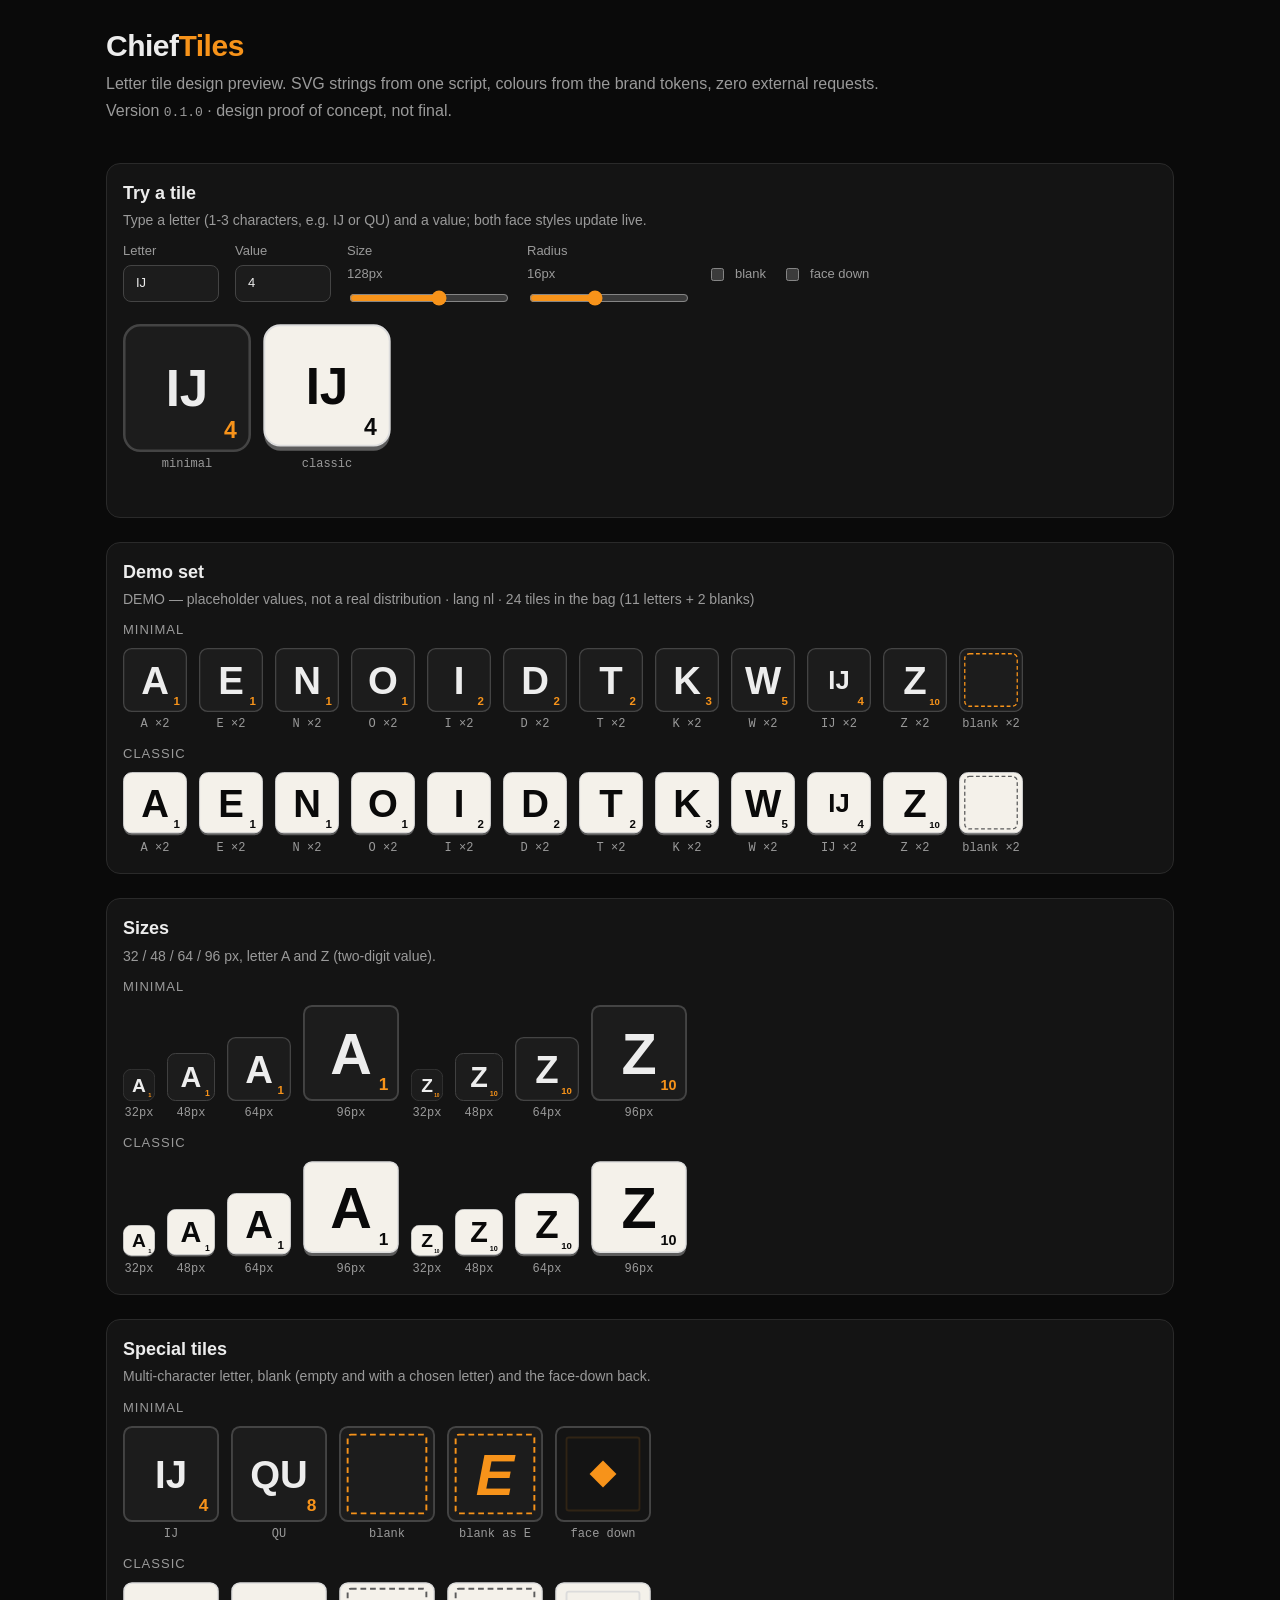
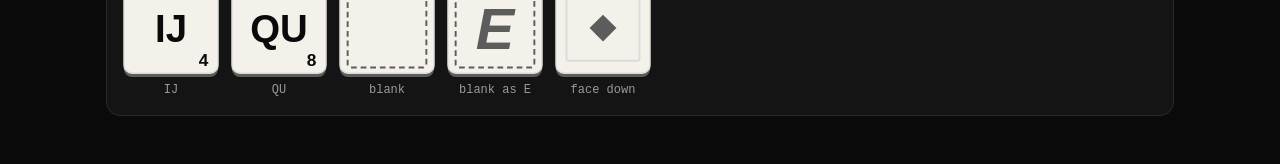
==== tiles/preview.html @ 483490c4 "ChiefTiles v0.1.0: letter tile renderer PoC + preview" ====
<!doctype html>
<html lang="en">
<head>
<meta charset="utf-8">
<meta name="viewport" content="width=device-width, initial-scale=1">
<title>ChiefTiles preview</title>
<link rel="stylesheet" href="../brand/chief-tokens.css">
<style>
  :root { color-scheme: dark; }
  * { box-sizing: border-box; }
  html, body { margin: 0; }
  body {
    background: var(--chief-bg);
    color: var(--chief-text);
    font-family: var(--chief-font-body);
    line-height: 1.45;
    overflow-x: hidden;
  }
  .wrap { max-width: 1100px; margin: 0 auto; padding: 0 var(--chief-space-4) var(--chief-space-8); }
  header { padding: var(--chief-space-6) 0 var(--chief-space-4); }
  .wordmark { margin: 0; font-size: 30px; font-weight: 800; letter-spacing: -.5px; }
  .name-accent { color: var(--chief-accent); }
  .lede { margin: var(--chief-space-1) 0 0; color: var(--chief-muted); }
  .warn {
    margin: var(--chief-space-3) 0 0; padding: var(--chief-space-3) var(--chief-space-4);
    border: 1px solid var(--chief-err); border-radius: var(--chief-radius-sm);
    background: var(--chief-err-dim);
  }
  .warn[hidden] { display: none; }
  section {
    margin-top: var(--chief-space-6); padding: var(--chief-space-4);
    background: var(--chief-surface); border: 1px solid var(--chief-border); border-radius: var(--chief-radius);
  }
  h2 { margin: 0 0 var(--chief-space-1); font-size: 18px; }
  .hint { margin: 0 0 var(--chief-space-3); color: var(--chief-muted); font-size: 14px; }
  .style-label { margin: var(--chief-space-3) 0 var(--chief-space-2); color: var(--chief-muted); font-size: 13px; text-transform: uppercase; letter-spacing: 1px; }
  .row { display: flex; flex-wrap: wrap; gap: var(--chief-space-3); align-items: flex-end; }
  figure { margin: 0; display: flex; flex-direction: column; align-items: center; gap: var(--chief-space-1); }
  figcaption { color: var(--chief-muted); font-size: 12px; font-family: var(--chief-font-mono); }
  .slot { line-height: 0; }
  .controls { display: flex; flex-wrap: wrap; gap: var(--chief-space-4); margin-bottom: var(--chief-space-4); }
  label { display: flex; flex-direction: column; gap: var(--chief-space-1); font-size: 13px; color: var(--chief-muted); }
  label.inline { flex-direction: row; align-items: center; gap: var(--chief-space-2); }
  input[type="text"], input[type="number"] {
    width: 96px; padding: var(--chief-space-2) var(--chief-space-3);
    background: var(--chief-surface-2); color: var(--chief-text);
    border: 1px solid var(--chief-border-strong); border-radius: var(--chief-radius-sm); font: inherit;
  }
  input[type="range"] { width: 160px; accent-color: var(--chief-accent); }
  .err { color: var(--chief-err); font-size: 14px; min-height: 1.4em; margin: var(--chief-space-2) 0 0; }
  code { font-family: var(--chief-font-mono); font-size: 13px; }
</style>
</head>
<body>
<div class="wrap">
  <header>
    <h1 class="wordmark">Chief<span class="name-accent">Tiles</span></h1>
    <p class="lede">Letter tile design preview. SVG strings from one script, colours from the brand tokens, zero external requests.</p>
    <p class="lede">Version <code id="version"></code> · design proof of concept, not final.</p>
    <p class="warn" id="token-warn" hidden></p>
  </header>

  <section>
    <h2>Try a tile</h2>
    <p class="hint">Type a letter (1-3 characters, e.g. IJ or QU) and a value; both face styles update live.</p>
    <div class="controls">
      <label>Letter <input type="text" id="in-letter" maxlength="3" value="IJ" autocomplete="off" spellcheck="false"></label>
      <label>Value <input type="number" id="in-value" min="0" max="99" value="4"></label>
      <label>Size <span id="size-out"></span><input type="range" id="in-size" min="32" max="200" value="128"></label>
      <label>Radius <span id="radius-out"></span><input type="range" id="in-radius" min="0" max="40" value="16"></label>
      <label class="inline"><input type="checkbox" id="in-blank"> blank</label>
      <label class="inline"><input type="checkbox" id="in-down"> face down</label>
    </div>
    <div class="row" id="try-row"></div>
    <p class="err" id="try-err"></p>
  </section>

  <section>
    <h2>Demo set</h2>
    <p class="hint" id="set-hint"></p>
    <div id="set-rows"></div>
  </section>

  <section>
    <h2>Sizes</h2>
    <p class="hint">32 / 48 / 64 / 96 px, letter A and Z (two-digit value).</p>
    <div id="size-rows"></div>
  </section>

  <section>
    <h2>Special tiles</h2>
    <p class="hint">Multi-character letter, blank (empty and with a chosen letter) and the face-down back.</p>
    <div id="special-rows"></div>
  </section>
</div>

<script src="chief-tiles.js"></script>
<script>
(function () {
  'use strict';
  var CT = window.ChiefTiles;
  function $(id) { return document.getElementById(id); }
  function el(tag, cls) { var e = document.createElement(tag); if (cls) e.className = cls; return e; }

  /* tile + caption; SVG via ChiefTiles.mount (never innerHTML), caption via textContent */
  function figure(tile, opts, caption) {
    var f = el('figure'), slot = el('div', 'slot'), cap = el('figcaption');
    CT.mount(slot, CT.render(tile, opts));
    cap.textContent = caption;
    f.appendChild(slot); f.appendChild(cap);
    return f;
  }
  function styleBlock(host, build) {
    CT.FACE_STYLES.forEach(function (fs) {
      var lab = el('p', 'style-label'), row = el('div', 'row');
      lab.textContent = fs;
      build(row, fs);
      host.appendChild(lab); host.appendChild(row);
    });
  }

  $('version').textContent = CT.VERSION;

  var css = getComputedStyle(document.documentElement);
  var missing = ['--chief-surface-2', '--chief-die', '--chief-accent', '--chief-print-muted'].filter(function (t) {
    return !css.getPropertyValue(t).trim();
  });
  if (missing.length) {
    $('token-warn').hidden = false;
    $('token-warn').textContent = 'Tokens missing (' + missing.join(', ') + '): is ../brand/chief-tokens.css loaded?';
  }

  /* demo set: every letter once + one blank */
  var set = CT.BUILTIN_SETS.demo;
  $('set-hint').textContent = set.name + ' · lang ' + set.lang + ' · ' + CT.loadSet('demo').length + ' tiles in the bag (' +
    set.tiles.length + ' letters + ' + set.blanks + ' blanks)';
  styleBlock($('set-rows'), function (row, fs) {
    set.tiles.forEach(function (t) {
      row.appendChild(figure({ letter: t.letter, value: t.value }, { faceStyle: fs }, t.letter + ' ×' + t.count));
    });
    row.appendChild(figure({ blank: true }, { faceStyle: fs }, 'blank ×' + set.blanks));
  });

  styleBlock($('size-rows'), function (row, fs) {
    [32, 48, 64, 96].forEach(function (s) {
      row.appendChild(figure({ letter: 'A', value: 1 }, { faceStyle: fs, size: s }, s + 'px'));
    });
    [32, 48, 64, 96].forEach(function (s) {
      row.appendChild(figure({ letter: 'Z', value: 10 }, { faceStyle: fs, size: s }, s + 'px'));
    });
  });

  styleBlock($('special-rows'), function (row, fs) {
    row.appendChild(figure({ letter: 'IJ', value: 4 }, { faceStyle: fs, size: 96 }, 'IJ'));
    row.appendChild(figure({ letter: 'QU', value: 8 }, { faceStyle: fs, size: 96 }, 'QU'));
    row.appendChild(figure({ blank: true }, { faceStyle: fs, size: 96 }, 'blank'));
    row.appendChild(figure({ blank: true, letter: 'E' }, { faceStyle: fs, size: 96 }, 'blank as E'));
    row.appendChild(figure({ letter: 'A', value: 1 }, { faceStyle: fs, size: 96, faceDown: true }, 'face down'));
  });

  /* live designer */
  function drawTry() {
    var letter = $('in-letter').value, value = parseInt($('in-value').value, 10);
    var size = +$('in-size').value, radius = +$('in-radius').value;
    $('size-out').textContent = size + 'px';
    $('radius-out').textContent = radius + 'px';
    var tile = $('in-blank').checked ? { blank: true, letter: letter } : { letter: letter, value: isNaN(value) ? 0 : value };
    var row = $('try-row');
    while (row.firstChild) row.removeChild(row.firstChild);
    $('try-err').textContent = '';
    try {
      CT.FACE_STYLES.forEach(function (fs) {
        row.appendChild(figure(tile, { faceStyle: fs, size: size, radius: radius, faceDown: $('in-down').checked }, fs));
      });
    } catch (e) {
      $('try-err').textContent = e.message;
    }
  }
  ['in-letter', 'in-value', 'in-size', 'in-radius', 'in-blank', 'in-down'].forEach(function (id) {
    $(id).addEventListener('input', drawTry);
    $(id).addEventListener('change', drawTry);
  });
  drawTry();
})();
</script>
</body>
</html>
---- brand/chief-tokens.css ----
/* chief-tokens.css — Chief huisstijl, bron van waarheid (chief-assets brand/).
   Eén donker thema voor alle sites, geen light-variant. Sites krijgen een kopie via de sync-engine,
   nooit met de hand bewerken in een site-repo. Merk-specifieke tokens (bv. QOTD --q-*) horen hier niet. */
:root {
  /* kern */
  --chief-bg:           #0a0a0a;
  --chief-surface:      #141414;
  --chief-text:         #ededed;
  --chief-muted:        #9a9a9a;
  --chief-accent:       #f7931a;
  --chief-border:       #2a2a2a;
  --chief-ok:           #2ecc71;
  --chief-err:          #e94e4e;
  --chief-radius:       14px;
  --chief-font-body:    -apple-system, BlinkMacSystemFont, "Segoe UI", Roboto, "Helvetica Neue", Arial, sans-serif;
  --chief-font-mono:    "JetBrains Mono", ui-monospace, SFMono-Regular, Menlo, monospace;
  --chief-font-display: "Bowlby One", "Arial Black", Impact, sans-serif;

  /* aanvullend */
  --chief-surface-2:     #1c1c1c;               /* hover/elevated */
  --chief-border-strong: #444444;               /* hover-border */
  --chief-accent-dim:    rgba(247,147,26,.12);  /* tag/badge-achtergrond */
  --chief-accent-ink:    #0a0a0a;               /* tekst óp accent-fill */
  --chief-ok-dim:        rgba(46,204,113,.12);  /* ok-tint: succes-box-achtergrond */
  --chief-err-dim:       rgba(233,78,78,.12);   /* err-tint: fout-box-achtergrond */
  --chief-backdrop:      rgba(0,0,0,.7);        /* modal-/lightbox-backdrop */
  --chief-die:           #f4f1ea;               /* crème dobbelsteenvlak; ogen --chief-bg (17.55 op die), 1-oog --chief-accent */
  --chief-card-face:     #f4f1ea;               /* cards PoC: crème kaartvlak (= --chief-die); zwarte kleuren ♠♣ = --chief-bg (17.55) */
  --chief-card-red:      #c8102e;               /* cards PoC: rode kleuren ♥♦, 5.22 op card-face */
  --chief-radius-sm:     8px;                   /* inputs/selects */
  --chief-radius-pill:   999px;                 /* knoppen (standaard), tags */
  --chief-space-1: 4px;  --chief-space-2: 8px;  --chief-space-3: 12px; --chief-space-4: 16px;
  --chief-space-5: 20px; --chief-space-6: 24px; --chief-space-7: 32px; --chief-space-8: 48px;

  /* grafieken: reeks 1 = --chief-accent (vlak: --chief-accent-dim) */
  --chief-chart-2:       #4a90d9;               /* reeks 2: 5.92 op bg, 3.34 op wit; blauw ≠ oranje/rood, ook bij protan/deutan */
  --chief-chart-2-dim:   rgba(74,144,217,.08);  /* vlak onder reeks 2 */

  /* print/PDF-export: wit papier (geen UI-thema; schermen blijven donker) */
  --chief-print-paper:   #ffffff;
  --chief-print-ink:     #0a0a0a;               /* 19.80 op paper */
  --chief-print-muted:   #5c5c5c;               /* 6.69 op paper */
  --chief-print-rule:    #dcdcdc;               /* lijnen, gridlines (decoratief) */
  --chief-print-ok:      #1a7f45;               /* 5.04 op paper */
  --chief-print-err:     #c0392b;               /* 5.44 op paper */
}
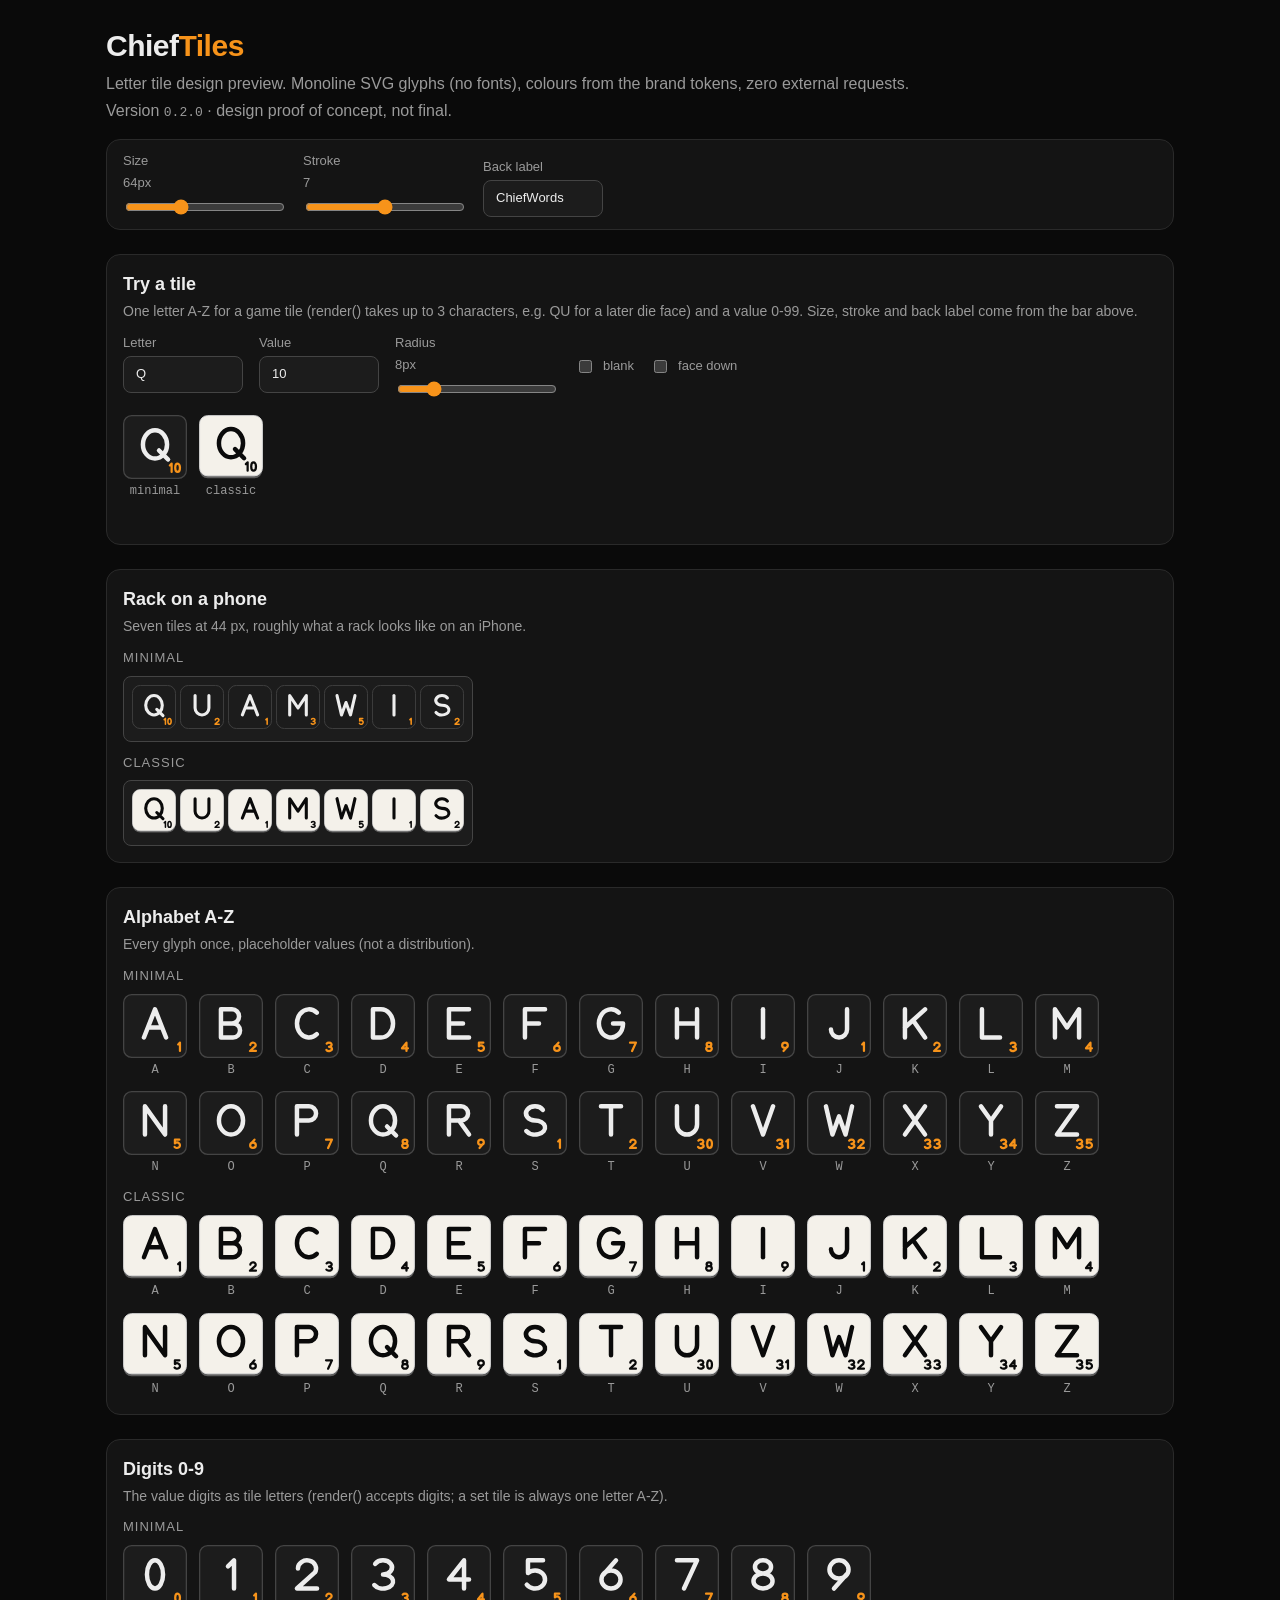
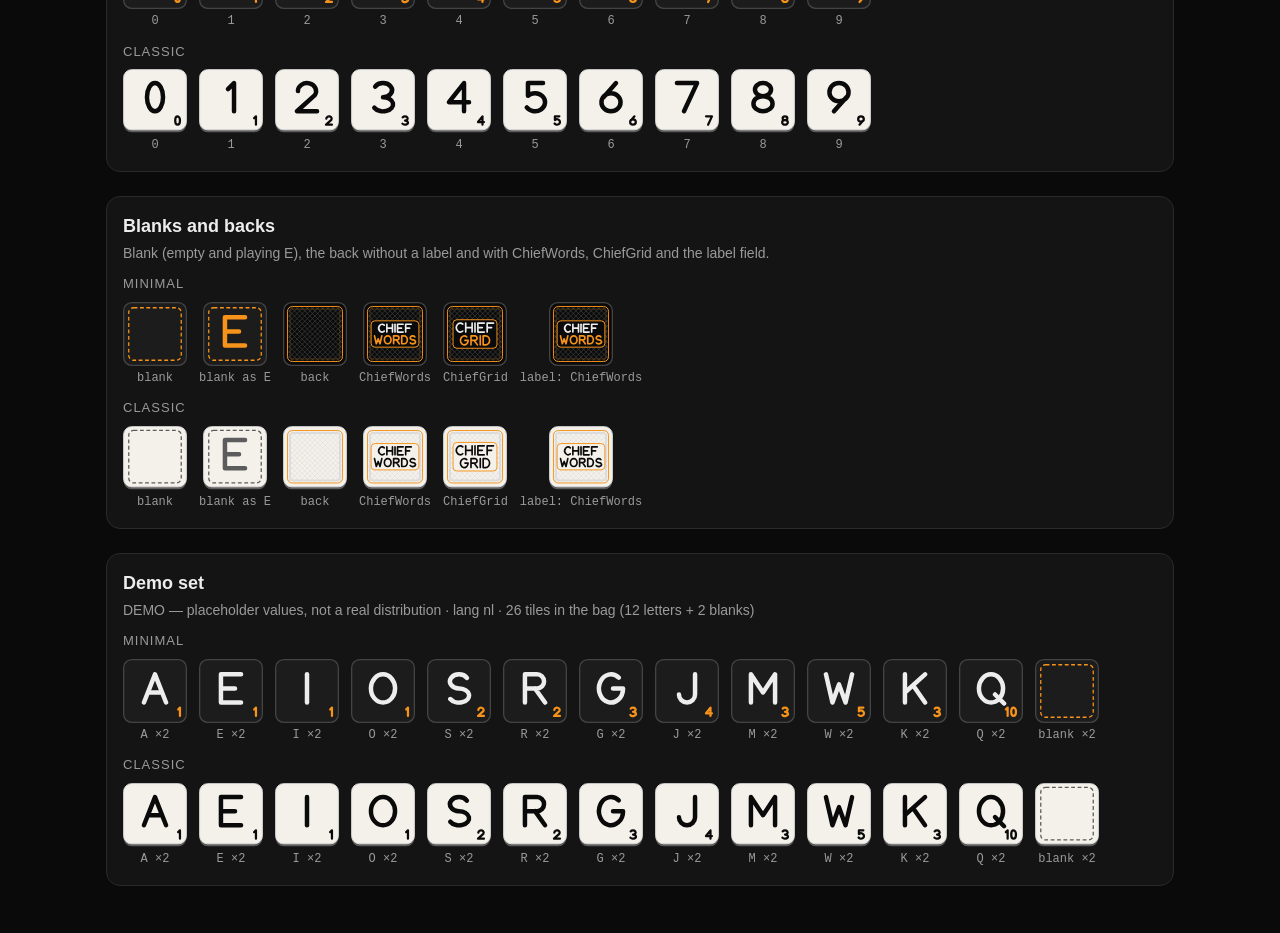
==== commit 380fa452: "ChiefTiles v0.2.0: monoline glyphs, single-glyph tiles, labelled backs" ====
--- a/tiles/preview.html
+++ b/tiles/preview.html
@@ -27,6 +27,12 @@
     background: var(--chief-err-dim);
   }
   .warn[hidden] { display: none; }
+  .global {
+    position: sticky; top: 0; z-index: 2;
+    display: flex; flex-wrap: wrap; gap: var(--chief-space-4); align-items: flex-end;
+    padding: var(--chief-space-3) var(--chief-space-4);
+    background: var(--chief-surface); border: 1px solid var(--chief-border); border-radius: var(--chief-radius);
+  }
   section {
     margin-top: var(--chief-space-6); padding: var(--chief-space-4);
     background: var(--chief-surface); border: 1px solid var(--chief-border); border-radius: var(--chief-radius);
@@ -38,11 +44,15 @@
   figure { margin: 0; display: flex; flex-direction: column; align-items: center; gap: var(--chief-space-1); }
   figcaption { color: var(--chief-muted); font-size: 12px; font-family: var(--chief-font-mono); }
   .slot { line-height: 0; }
+  .rack {
+    display: inline-flex; gap: var(--chief-space-1); padding: var(--chief-space-2) var(--chief-space-2) var(--chief-space-3);
+    background: var(--chief-surface-2); border: 1px solid var(--chief-border-strong); border-radius: var(--chief-radius-sm);
+  }
   .controls { display: flex; flex-wrap: wrap; gap: var(--chief-space-4); margin-bottom: var(--chief-space-4); }
   label { display: flex; flex-direction: column; gap: var(--chief-space-1); font-size: 13px; color: var(--chief-muted); }
   label.inline { flex-direction: row; align-items: center; gap: var(--chief-space-2); }
   input[type="text"], input[type="number"] {
-    width: 96px; padding: var(--chief-space-2) var(--chief-space-3);
+    width: 120px; padding: var(--chief-space-2) var(--chief-space-3);
     background: var(--chief-surface-2); color: var(--chief-text);
     border: 1px solid var(--chief-border-strong); border-radius: var(--chief-radius-sm); font: inherit;
   }
@@ -55,19 +65,24 @@
 <div class="wrap">
   <header>
     <h1 class="wordmark">Chief<span class="name-accent">Tiles</span></h1>
-    <p class="lede">Letter tile design preview. SVG strings from one script, colours from the brand tokens, zero external requests.</p>
+    <p class="lede">Letter tile design preview. Monoline SVG glyphs (no fonts), colours from the brand tokens, zero external requests.</p>
     <p class="lede">Version <code id="version"></code> · design proof of concept, not final.</p>
     <p class="warn" id="token-warn" hidden></p>
   </header>
 
+  <div class="global">
+    <label>Size <span id="size-out"></span><input type="range" id="in-size" min="32" max="128" value="64"></label>
+    <label>Stroke <span id="stroke-out"></span><input type="range" id="in-stroke" min="4" max="10" step="0.5" value="7"></label>
+    <label>Back label <input type="text" id="in-label" maxlength="12" value="ChiefWords" autocomplete="off" spellcheck="false"></label>
+  </div>
+
   <section>
     <h2>Try a tile</h2>
-    <p class="hint">Type a letter (1-3 characters, e.g. IJ or QU) and a value; both face styles update live.</p>
+    <p class="hint">One letter A-Z for a game tile (render() takes up to 3 characters, e.g. QU for a later die face) and a value 0-99. Size, stroke and back label come from the bar above.</p>
     <div class="controls">
-      <label>Letter <input type="text" id="in-letter" maxlength="3" value="IJ" autocomplete="off" spellcheck="false"></label>
-      <label>Value <input type="number" id="in-value" min="0" max="99" value="4"></label>
-      <label>Size <span id="size-out"></span><input type="range" id="in-size" min="32" max="200" value="128"></label>
-      <label>Radius <span id="radius-out"></span><input type="range" id="in-radius" min="0" max="40" value="16"></label>
+      <label>Letter <input type="text" id="in-letter" maxlength="3" value="Q" autocomplete="off" spellcheck="false"></label>
+      <label>Value <input type="number" id="in-value" min="0" max="99" value="10"></label>
+      <label>Radius <span id="radius-out"></span><input type="range" id="in-radius" min="0" max="40" value="8"></label>
       <label class="inline"><input type="checkbox" id="in-blank"> blank</label>
       <label class="inline"><input type="checkbox" id="in-down"> face down</label>
     </div>
@@ -76,21 +91,33 @@
   </section>
 
   <section>
+    <h2>Rack on a phone</h2>
+    <p class="hint">Seven tiles at 44 px, roughly what a rack looks like on an iPhone.</p>
+    <div id="rack-rows"></div>
+  </section>
+
+  <section>
+    <h2>Alphabet A-Z</h2>
+    <p class="hint">Every glyph once, placeholder values (not a distribution).</p>
+    <div id="alpha-rows"></div>
+  </section>
+
+  <section>
+    <h2>Digits 0-9</h2>
+    <p class="hint">The value digits as tile letters (render() accepts digits; a set tile is always one letter A-Z).</p>
+    <div id="digit-rows"></div>
+  </section>
+
+  <section>
+    <h2>Blanks and backs</h2>
+    <p class="hint">Blank (empty and playing E), the back without a label and with ChiefWords, ChiefGrid and the label field.</p>
+    <div id="special-rows"></div>
+  </section>
+
+  <section>
     <h2>Demo set</h2>
     <p class="hint" id="set-hint"></p>
     <div id="set-rows"></div>
-  </section>
-
-  <section>
-    <h2>Sizes</h2>
-    <p class="hint">32 / 48 / 64 / 96 px, letter A and Z (two-digit value).</p>
-    <div id="size-rows"></div>
-  </section>
-
-  <section>
-    <h2>Special tiles</h2>
-    <p class="hint">Multi-character letter, blank (empty and with a chosen letter) and the face-down back.</p>
-    <div id="special-rows"></div>
   </section>
 </div>
 
@@ -99,8 +126,12 @@
 (function () {
   'use strict';
   var CT = window.ChiefTiles;
+  var ALPHA = 'ABCDEFGHIJKLMNOPQRSTUVWXYZ'.split('');
+  var DIGITS = '0123456789'.split('');
+  var RACK = [['Q', 10], ['U', 2], ['A', 1], ['M', 3], ['W', 5], ['I', 1], ['S', 2]];
   function $(id) { return document.getElementById(id); }
   function el(tag, cls) { var e = document.createElement(tag); if (cls) e.className = cls; return e; }
+  function clear(node) { while (node.firstChild) node.removeChild(node.firstChild); }
 
   /* tile + caption; SVG via ChiefTiles.mount (never innerHTML), caption via textContent */
   function figure(tile, opts, caption) {
@@ -111,12 +142,26 @@
     return f;
   }
   function styleBlock(host, build) {
+    clear(host);
     CT.FACE_STYLES.forEach(function (fs) {
       var lab = el('p', 'style-label'), row = el('div', 'row');
       lab.textContent = fs;
       build(row, fs);
       host.appendChild(lab); host.appendChild(row);
     });
+  }
+  function g() {
+    return { size: +$('in-size').value, stroke: +$('in-stroke').value };
+  }
+  function opts(fs, extra) {
+    var o = g(), k;
+    o.faceStyle = fs;
+    if (extra) for (k in extra) o[k] = extra[k];
+    return o;
+  }
+  function label() {
+    var v = $('in-label').value.trim();
+    return v ? v : null;
   }
 
   $('version').textContent = CT.VERSION;
@@ -130,57 +175,85 @@
     $('token-warn').textContent = 'Tokens missing (' + missing.join(', ') + '): is ../brand/chief-tokens.css loaded?';
   }
 
-  /* demo set: every letter once + one blank */
   var set = CT.BUILTIN_SETS.demo;
   $('set-hint').textContent = set.name + ' · lang ' + set.lang + ' · ' + CT.loadSet('demo').length + ' tiles in the bag (' +
     set.tiles.length + ' letters + ' + set.blanks + ' blanks)';
-  styleBlock($('set-rows'), function (row, fs) {
-    set.tiles.forEach(function (t) {
-      row.appendChild(figure({ letter: t.letter, value: t.value }, { faceStyle: fs }, t.letter + ' ×' + t.count));
-    });
-    row.appendChild(figure({ blank: true }, { faceStyle: fs }, 'blank ×' + set.blanks));
-  });
-
-  styleBlock($('size-rows'), function (row, fs) {
-    [32, 48, 64, 96].forEach(function (s) {
-      row.appendChild(figure({ letter: 'A', value: 1 }, { faceStyle: fs, size: s }, s + 'px'));
-    });
-    [32, 48, 64, 96].forEach(function (s) {
-      row.appendChild(figure({ letter: 'Z', value: 10 }, { faceStyle: fs, size: s }, s + 'px'));
-    });
-  });
-
-  styleBlock($('special-rows'), function (row, fs) {
-    row.appendChild(figure({ letter: 'IJ', value: 4 }, { faceStyle: fs, size: 96 }, 'IJ'));
-    row.appendChild(figure({ letter: 'QU', value: 8 }, { faceStyle: fs, size: 96 }, 'QU'));
-    row.appendChild(figure({ blank: true }, { faceStyle: fs, size: 96 }, 'blank'));
-    row.appendChild(figure({ blank: true, letter: 'E' }, { faceStyle: fs, size: 96 }, 'blank as E'));
-    row.appendChild(figure({ letter: 'A', value: 1 }, { faceStyle: fs, size: 96, faceDown: true }, 'face down'));
-  });
+
+  function drawAll() {
+    var o = g();
+    $('size-out').textContent = o.size + 'px';
+    $('stroke-out').textContent = String(o.stroke);
+
+    styleBlock($('rack-rows'), function (row, fs) {
+      var rack = el('div', 'rack');
+      RACK.forEach(function (t) {
+        var slot = el('div', 'slot');
+        CT.mount(slot, CT.render({ letter: t[0], value: t[1] }, { faceStyle: fs, size: 44, stroke: o.stroke }));
+        rack.appendChild(slot);
+      });
+      row.appendChild(rack);
+    });
+
+    styleBlock($('alpha-rows'), function (row, fs) {
+      ALPHA.forEach(function (L, i) {
+        row.appendChild(figure({ letter: L, value: i < 20 ? (i % 9) + 1 : 10 + i }, opts(fs), L));
+      });
+    });
+
+    styleBlock($('digit-rows'), function (row, fs) {
+      DIGITS.forEach(function (d) {
+        row.appendChild(figure({ letter: d, value: +d }, opts(fs), d));
+      });
+    });
+
+    var lbl = null, lblErr = '';
+    try { CT.render({ letter: 'A', value: 1 }, { faceDown: true, backLabel: label() }); lbl = label(); } catch (e) { lblErr = e.message; }
+    styleBlock($('special-rows'), function (row, fs) {
+      row.appendChild(figure({ blank: true }, opts(fs), 'blank'));
+      row.appendChild(figure({ blank: true, letter: 'E' }, opts(fs), 'blank as E'));
+      row.appendChild(figure({ letter: 'A', value: 1 }, opts(fs, { faceDown: true }), 'back'));
+      row.appendChild(figure({ letter: 'A', value: 1 }, opts(fs, { faceDown: true, backLabel: 'ChiefWords' }), 'ChiefWords'));
+      row.appendChild(figure({ letter: 'A', value: 1 }, opts(fs, { faceDown: true, backLabel: 'ChiefGrid' }), 'ChiefGrid'));
+      if (lbl) row.appendChild(figure({ letter: 'A', value: 1 }, opts(fs, { faceDown: true, backLabel: lbl }), 'label: ' + lbl));
+      else if (lblErr) row.appendChild(figure({ blank: true }, opts(fs), 'label error'));
+    });
+
+    styleBlock($('set-rows'), function (row, fs) {
+      set.tiles.forEach(function (t) {
+        row.appendChild(figure({ letter: t.letter, value: t.value }, opts(fs), t.letter + ' ×' + t.count));
+      });
+      row.appendChild(figure({ blank: true }, opts(fs), 'blank ×' + set.blanks));
+    });
+    drawTry();
+  }
 
   /* live designer */
   function drawTry() {
+    var lblErr = '';
+    try { CT.render({ letter: 'A', value: 1 }, { faceDown: true, backLabel: label() }); } catch (e) { lblErr = e.message; }
     var letter = $('in-letter').value, value = parseInt($('in-value').value, 10);
-    var size = +$('in-size').value, radius = +$('in-radius').value;
-    $('size-out').textContent = size + 'px';
+    var radius = +$('in-radius').value;
     $('radius-out').textContent = radius + 'px';
     var tile = $('in-blank').checked ? { blank: true, letter: letter } : { letter: letter, value: isNaN(value) ? 0 : value };
     var row = $('try-row');
-    while (row.firstChild) row.removeChild(row.firstChild);
-    $('try-err').textContent = '';
+    clear(row);
+    $('try-err').textContent = lblErr;
     try {
       CT.FACE_STYLES.forEach(function (fs) {
-        row.appendChild(figure(tile, { faceStyle: fs, size: size, radius: radius, faceDown: $('in-down').checked }, fs));
+        row.appendChild(figure(tile, opts(fs, { radius: radius, faceDown: $('in-down').checked, backLabel: lblErr ? null : label() }), fs));
       });
     } catch (e) {
       $('try-err').textContent = e.message;
     }
   }
-  ['in-letter', 'in-value', 'in-size', 'in-radius', 'in-blank', 'in-down'].forEach(function (id) {
+  ['in-size', 'in-stroke', 'in-label'].forEach(function (id) {
+    $(id).addEventListener('input', drawAll);
+  });
+  ['in-letter', 'in-value', 'in-radius', 'in-blank', 'in-down'].forEach(function (id) {
     $(id).addEventListener('input', drawTry);
     $(id).addEventListener('change', drawTry);
   });
-  drawTry();
+  drawAll();
 })();
 </script>
 </body>
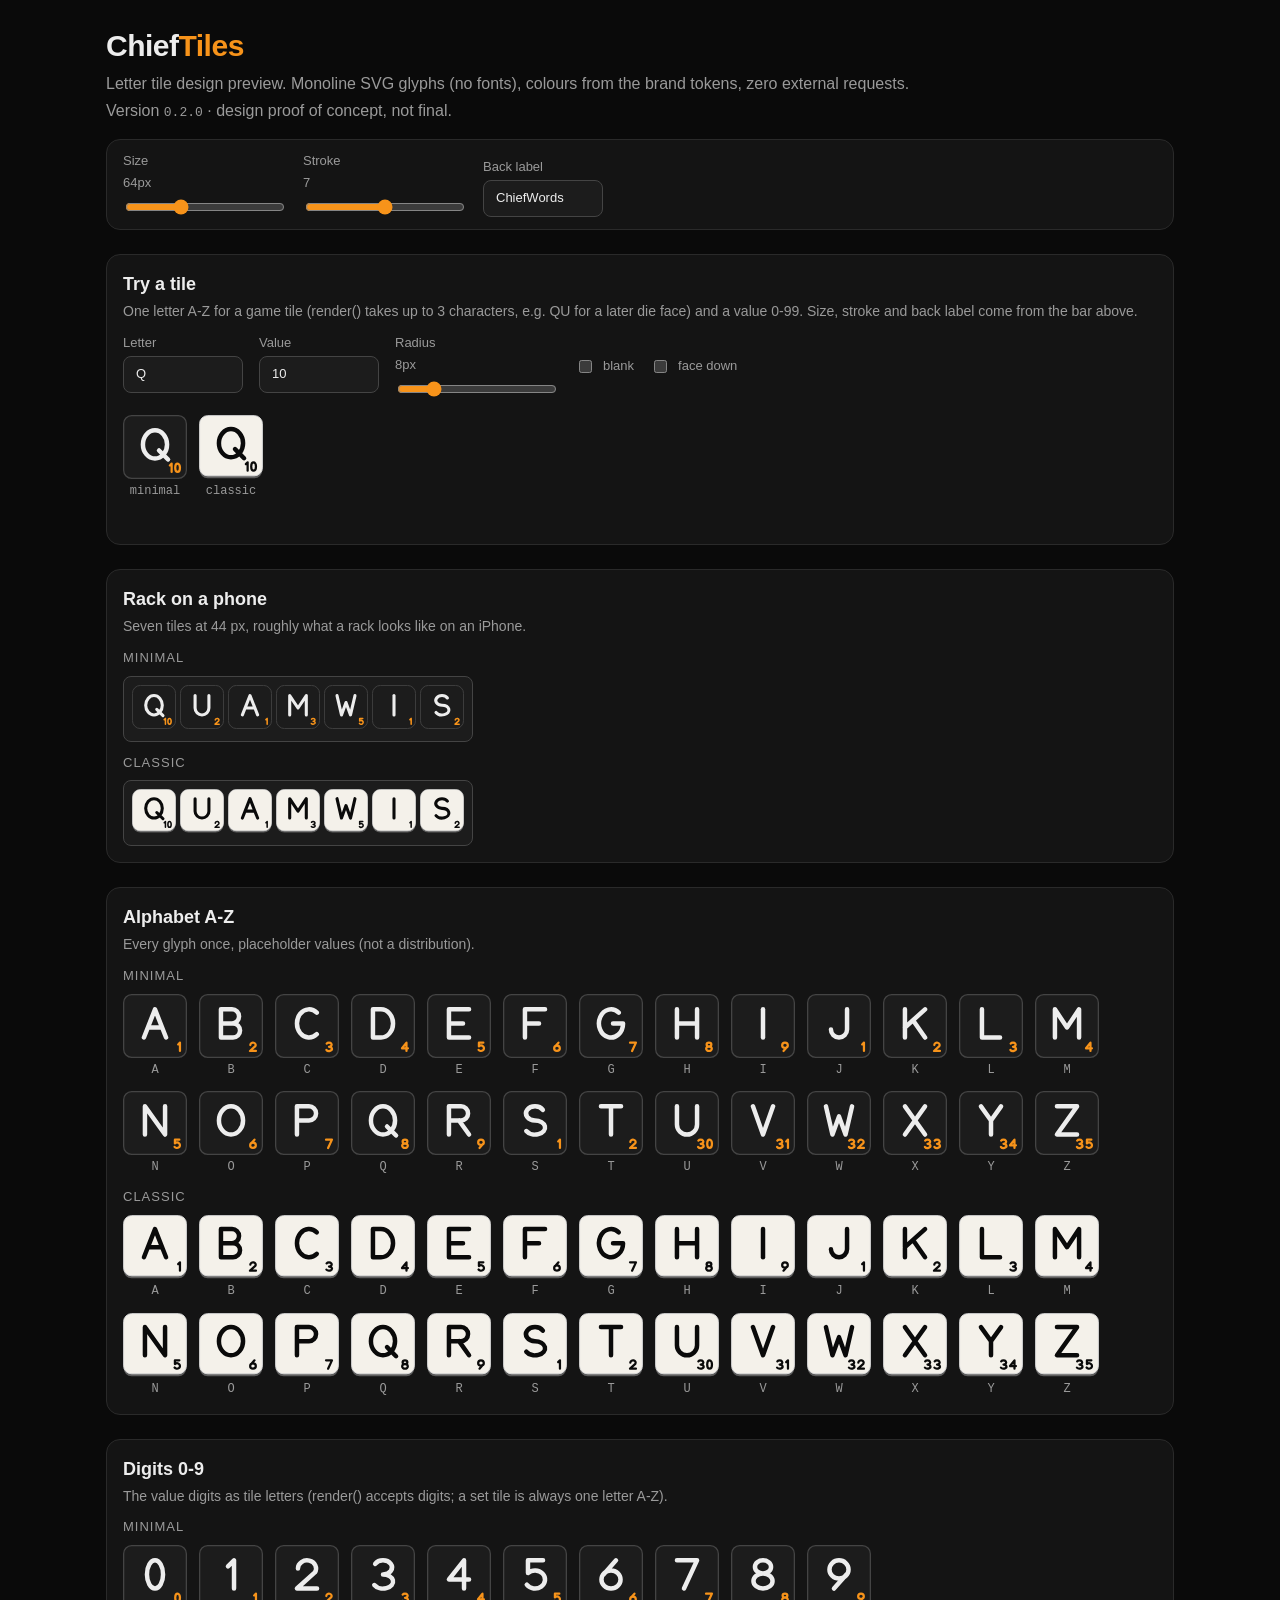
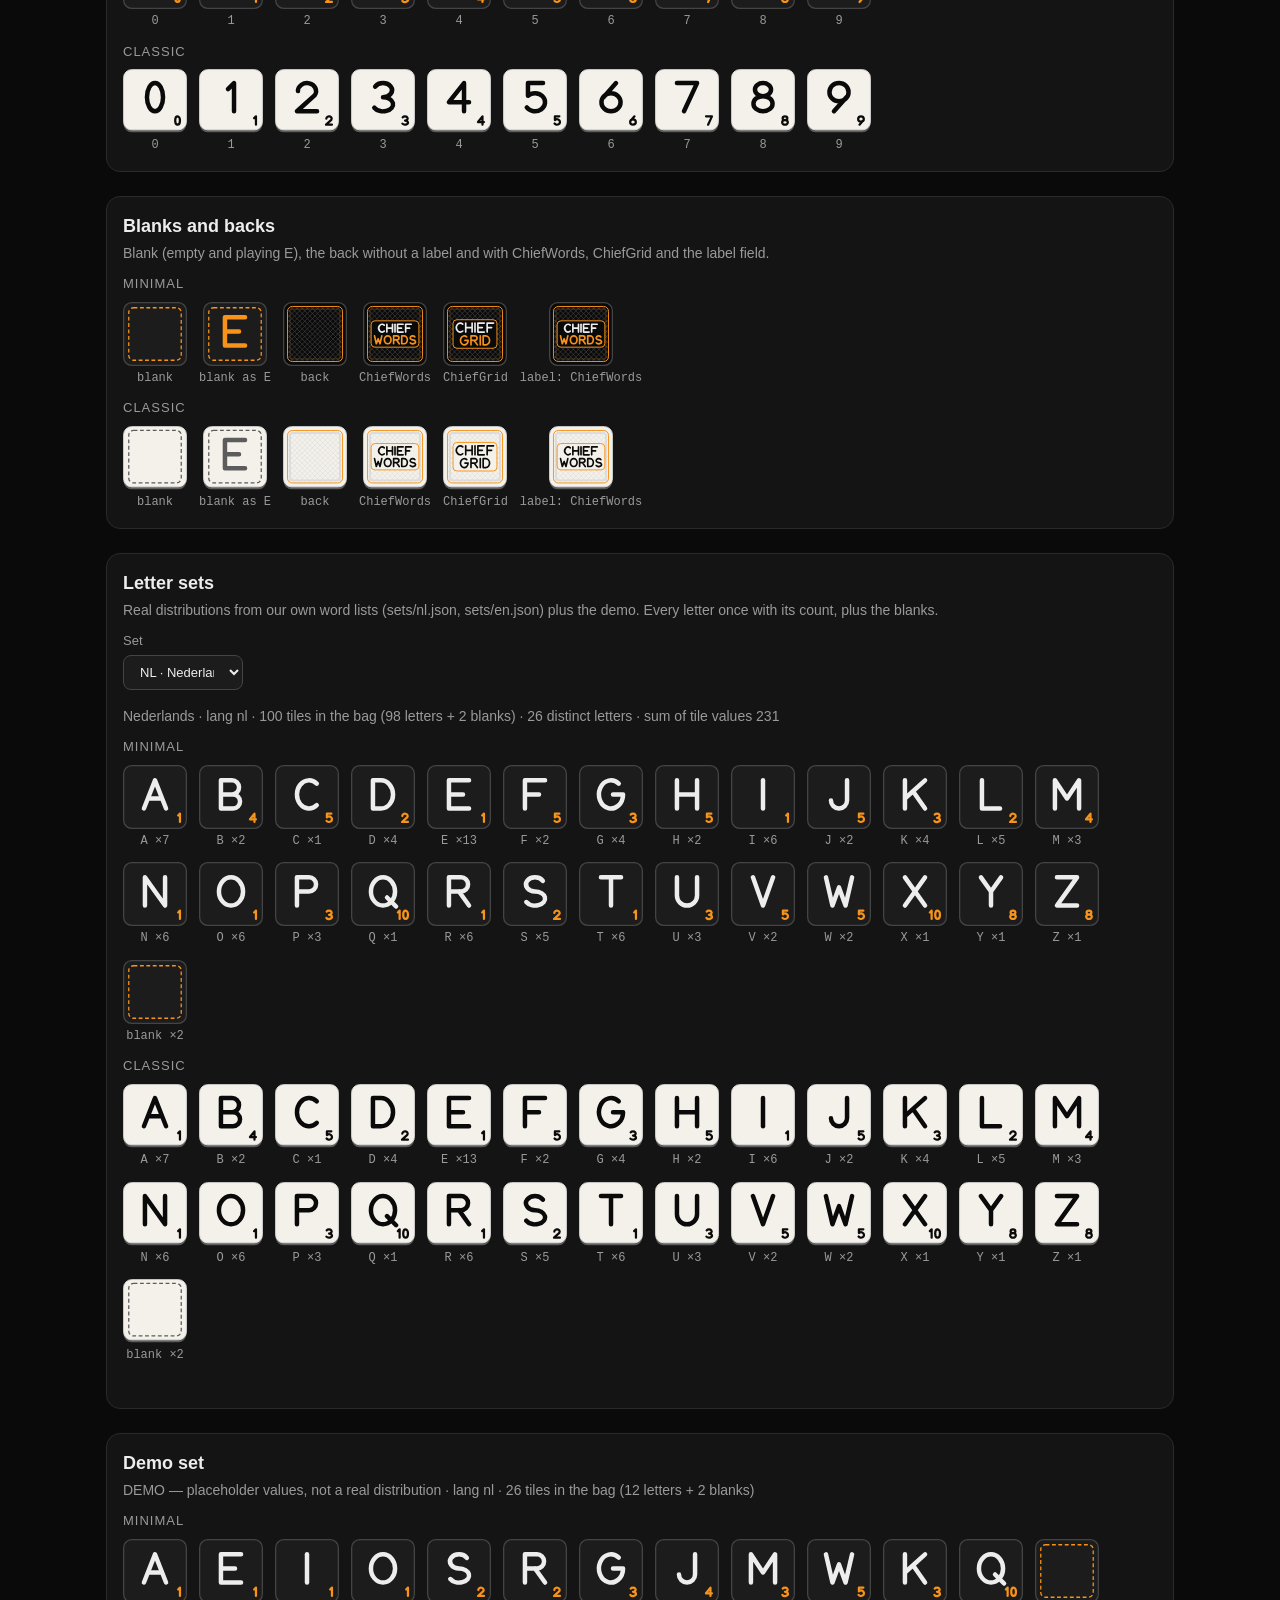
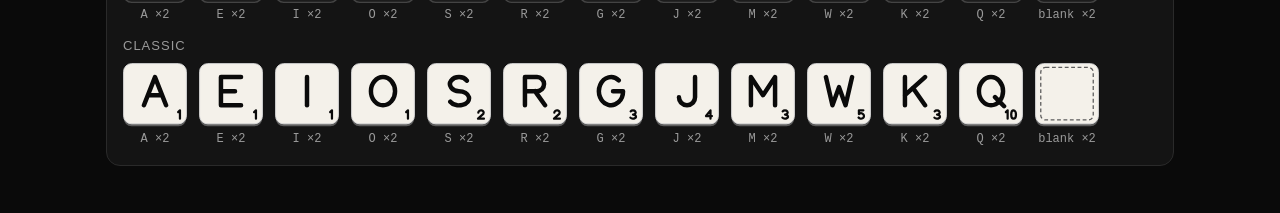
==== commit 376072f4: "ChiefTiles: letter sets nl + en (own distribution from our word lists)" ====
--- a/tiles/preview.html
+++ b/tiles/preview.html
@@ -51,7 +51,7 @@
   .controls { display: flex; flex-wrap: wrap; gap: var(--chief-space-4); margin-bottom: var(--chief-space-4); }
   label { display: flex; flex-direction: column; gap: var(--chief-space-1); font-size: 13px; color: var(--chief-muted); }
   label.inline { flex-direction: row; align-items: center; gap: var(--chief-space-2); }
-  input[type="text"], input[type="number"] {
+  input[type="text"], input[type="number"], select {
     width: 120px; padding: var(--chief-space-2) var(--chief-space-3);
     background: var(--chief-surface-2); color: var(--chief-text);
     border: 1px solid var(--chief-border-strong); border-radius: var(--chief-radius-sm); font: inherit;
@@ -115,6 +115,21 @@
   </section>
 
   <section>
+    <h2>Letter sets</h2>
+    <p class="hint">Real distributions from our own word lists (sets/nl.json, sets/en.json) plus the demo. Every letter once with its count, plus the blanks.</p>
+    <div class="controls">
+      <label>Set <select id="in-set">
+        <option value="nl">NL · Nederlands</option>
+        <option value="en">EN · English</option>
+        <option value="demo">demo</option>
+      </select></label>
+    </div>
+    <p class="hint" id="sets-summary"></p>
+    <div id="sets-rows"></div>
+    <p class="err" id="sets-err"></p>
+  </section>
+
+  <section>
     <h2>Demo set</h2>
     <p class="hint" id="set-hint"></p>
     <div id="set-rows"></div>
@@ -224,8 +239,32 @@
       });
       row.appendChild(figure({ blank: true }, opts(fs), 'blank ×' + set.blanks));
     });
+    drawSets();
     drawTry();
   }
+
+  /* letter sets: pick nl / en / demo, every letter once with ×count, plus the blanks */
+  function drawSets() {
+    var host = $('sets-rows'), sid = $('in-set').value;
+    $('sets-err').textContent = '';
+    try {
+      var s = CT.validateSet(CT.BUILTIN_SETS[sid]);
+      var points = s.tiles.reduce(function (a, t) { return a + t.count * t.value; }, 0);
+      $('sets-summary').textContent = s.name + ' · lang ' + s.lang + ' · ' + CT.loadSet(sid).length + ' tiles in the bag (' +
+        (s.total - s.blanks) + ' letters + ' + s.blanks + ' blanks) · ' + s.tiles.length + ' distinct letters · sum of tile values ' + points;
+      styleBlock(host, function (row, fs) {
+        s.tiles.forEach(function (t) {
+          row.appendChild(figure({ letter: t.letter, value: t.value }, opts(fs), t.letter + ' ×' + t.count));
+        });
+        row.appendChild(figure({ blank: true }, opts(fs), 'blank ×' + s.blanks));
+      });
+    } catch (e) {
+      clear(host);
+      $('sets-summary').textContent = '';
+      $('sets-err').textContent = e.message;
+    }
+  }
+  $('in-set').addEventListener('change', drawSets);
 
   /* live designer */
   function drawTry() {
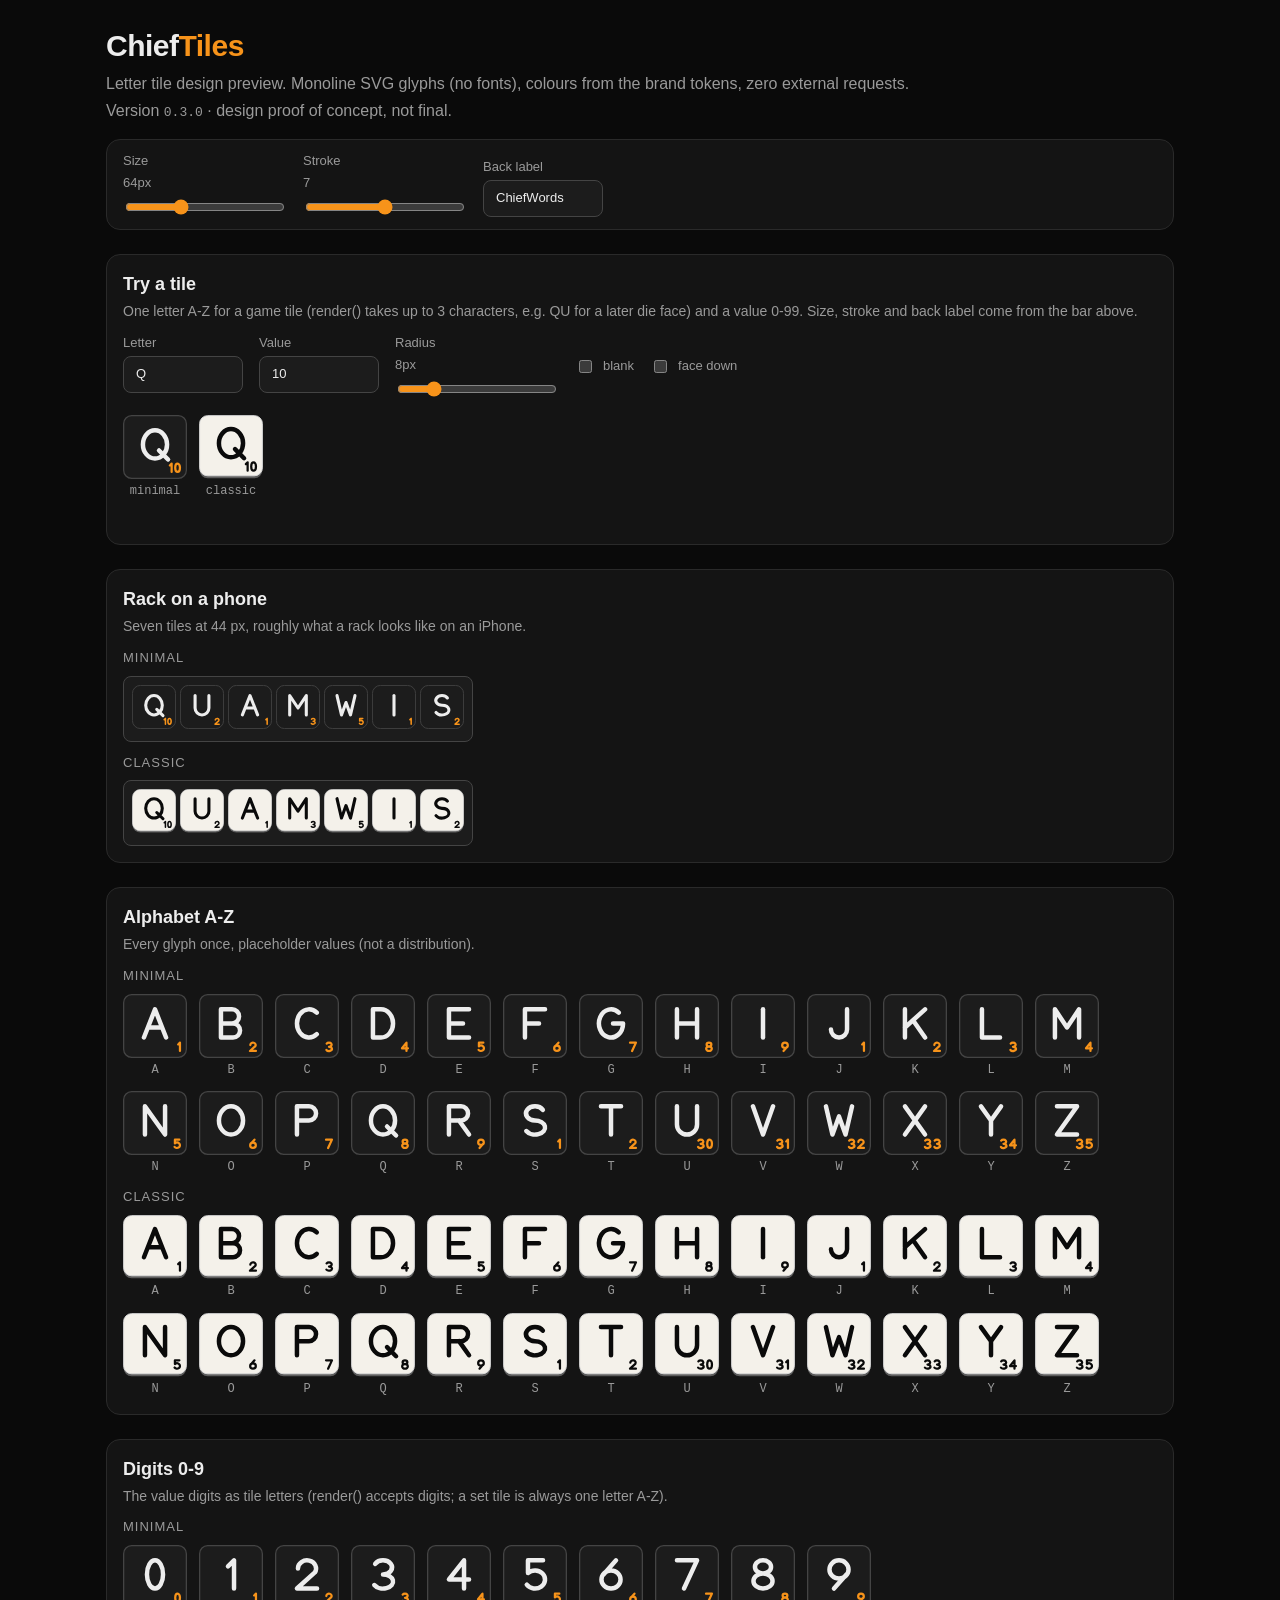
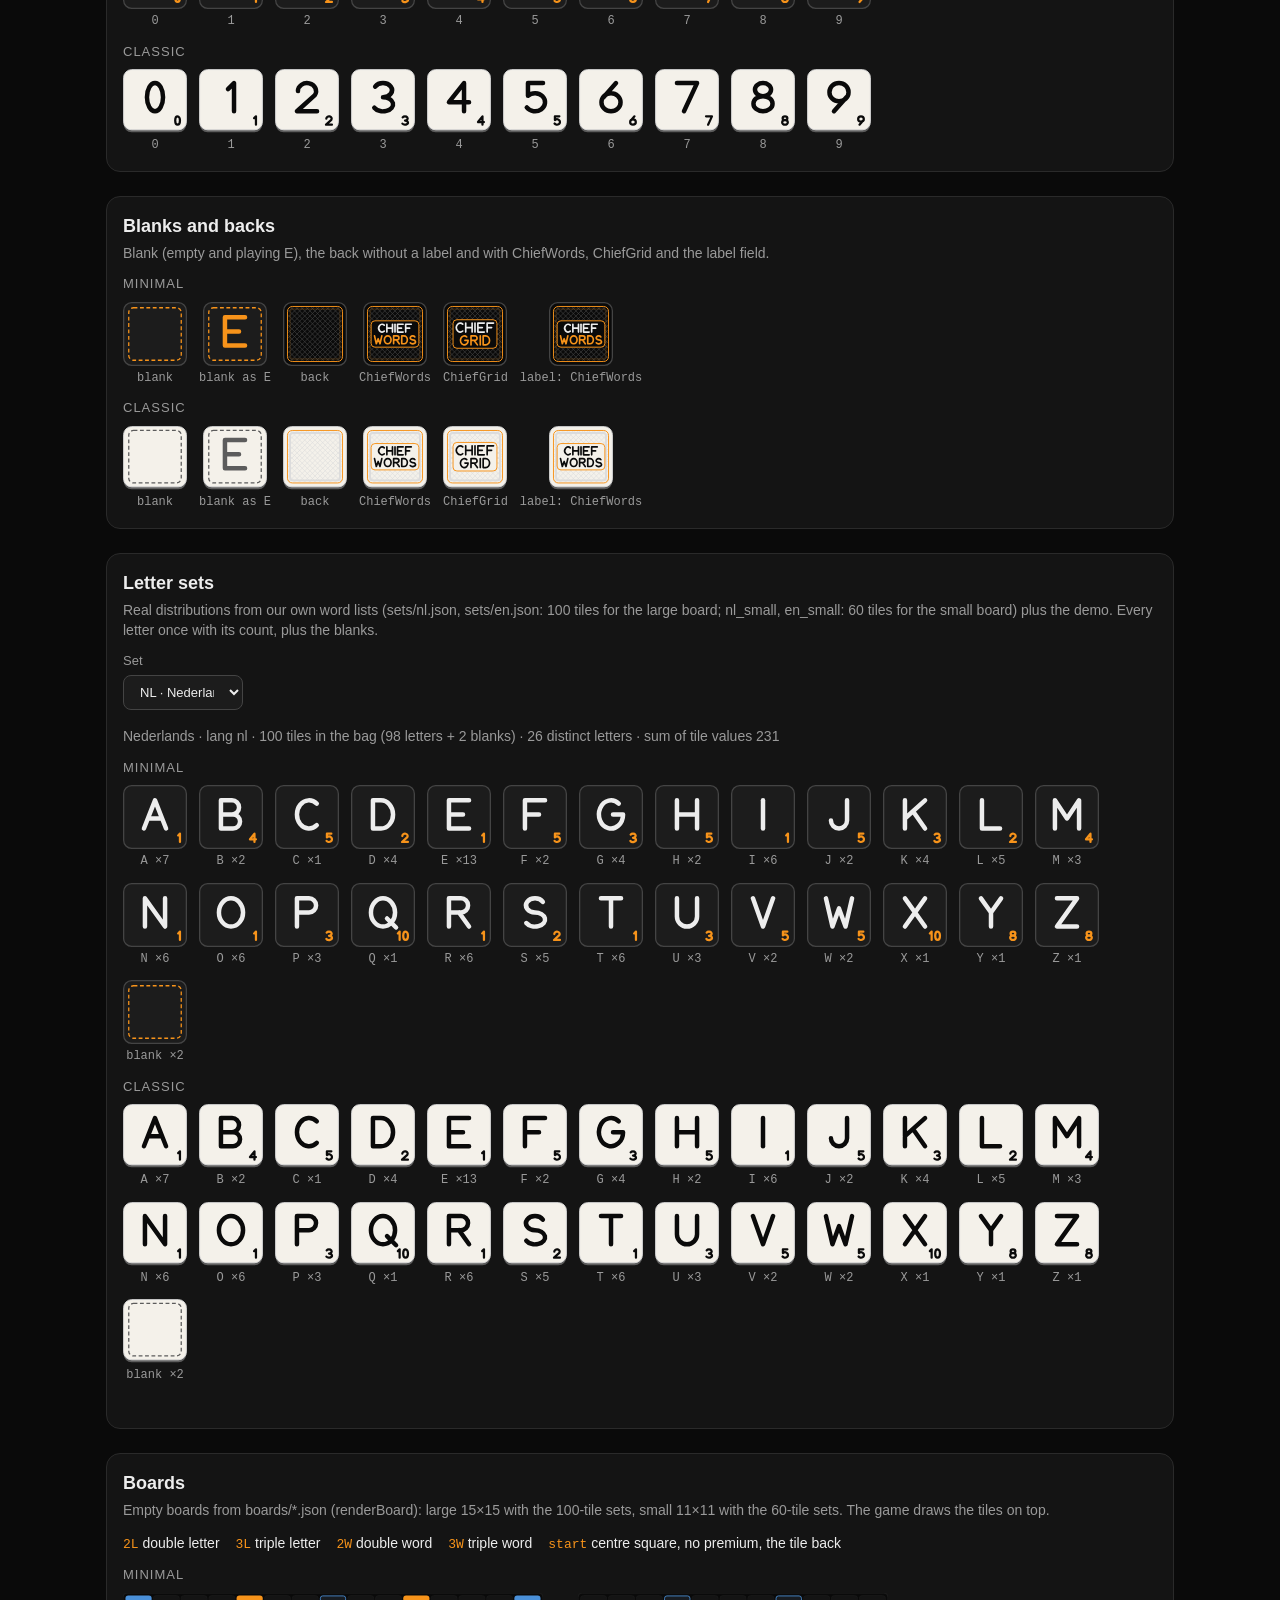
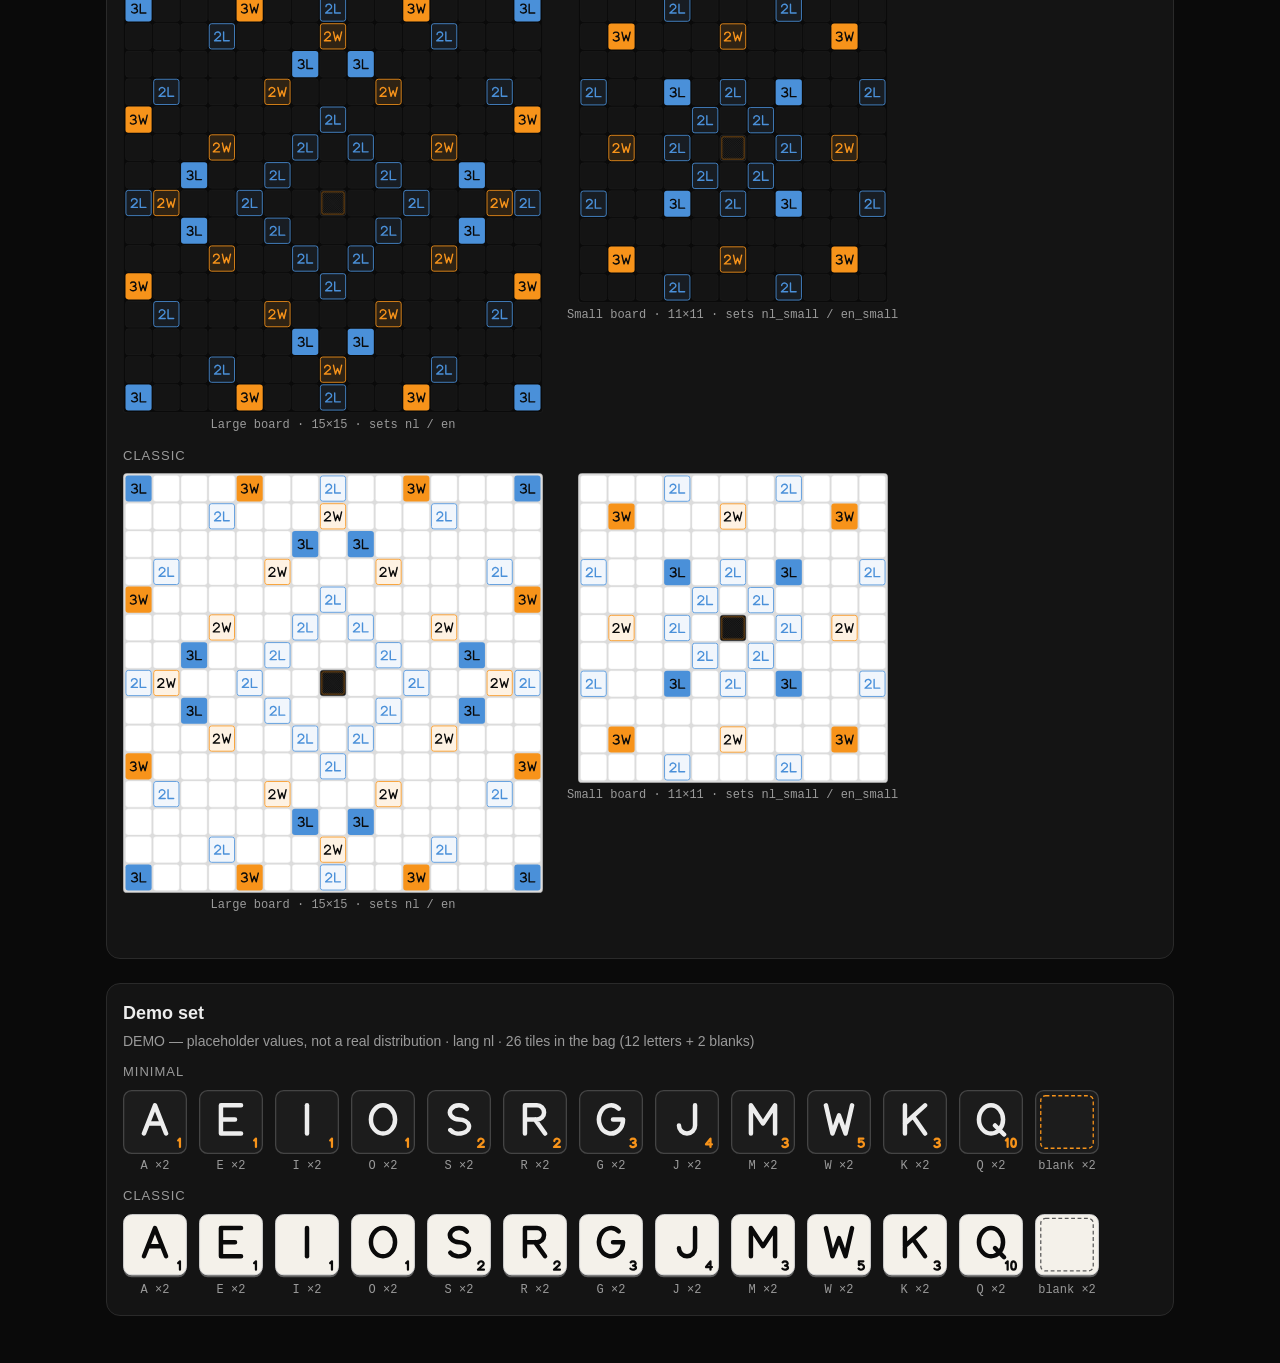
==== commit 4668ffef: "ChiefTiles v0.3.0: boards large/small, small letter sets, renderBoard" ====
--- a/tiles/preview.html
+++ b/tiles/preview.html
@@ -59,6 +59,11 @@
   input[type="range"] { width: 160px; accent-color: var(--chief-accent); }
   .err { color: var(--chief-err); font-size: 14px; min-height: 1.4em; margin: var(--chief-space-2) 0 0; }
   code { font-family: var(--chief-font-mono); font-size: 13px; }
+  .boards { display: flex; flex-wrap: wrap; gap: var(--chief-space-6); align-items: flex-start; }
+  .board-slot { line-height: 0; max-width: 100%; }
+  .board-slot svg { max-width: 100%; height: auto; }
+  .legend { display: flex; flex-wrap: wrap; gap: var(--chief-space-2) var(--chief-space-4); margin: 0 0 var(--chief-space-3); padding: 0; list-style: none; font-size: 14px; }
+  .legend code { color: var(--chief-accent); }
 </style>
 </head>
 <body>
@@ -116,17 +121,33 @@
 
   <section>
     <h2>Letter sets</h2>
-    <p class="hint">Real distributions from our own word lists (sets/nl.json, sets/en.json) plus the demo. Every letter once with its count, plus the blanks.</p>
+    <p class="hint">Real distributions from our own word lists (sets/nl.json, sets/en.json: 100 tiles for the large board; nl_small, en_small: 60 tiles for the small board) plus the demo. Every letter once with its count, plus the blanks.</p>
     <div class="controls">
       <label>Set <select id="in-set">
         <option value="nl">NL · Nederlands</option>
         <option value="en">EN · English</option>
+        <option value="nl_small">NL small · Nederlands (klein)</option>
+        <option value="en_small">EN small · English (small)</option>
         <option value="demo">demo</option>
       </select></label>
     </div>
     <p class="hint" id="sets-summary"></p>
     <div id="sets-rows"></div>
     <p class="err" id="sets-err"></p>
+  </section>
+
+  <section id="boards">
+    <h2>Boards</h2>
+    <p class="hint">Empty boards from boards/*.json (renderBoard): large 15×15 with the 100-tile sets, small 11×11 with the 60-tile sets. The game draws the tiles on top.</p>
+    <ul class="legend" id="board-legend">
+      <li><code>2L</code> double letter</li>
+      <li><code>3L</code> triple letter</li>
+      <li><code>2W</code> double word</li>
+      <li><code>3W</code> triple word</li>
+      <li><code>start</code> centre square, no premium, the tile back</li>
+    </ul>
+    <div id="board-rows"></div>
+    <p class="err" id="board-err"></p>
   </section>
 
   <section>
@@ -241,6 +262,28 @@
     });
     drawSets();
     drawTry();
+  }
+
+  /* boards: large ±420 px and small ±310 px side by side, both faceStyles; drawn once (no global opts) */
+  function drawBoards() {
+    var host = $('board-rows');
+    $('board-err').textContent = '';
+    try {
+      styleBlock(host, function (row, fs) {
+        row.className = 'boards';
+        [['large', 420], ['small', 310]].forEach(function (b) {
+          var v = CT.validateBoard(CT.BUILTIN_BOARDS[b[0]]);
+          var f = el('figure'), slot = el('div', 'board-slot'), cap = el('figcaption');
+          CT.mount(slot, CT.renderBoard(b[0], { size: b[1], faceStyle: fs }));
+          cap.textContent = v.name + ' · ' + v.size + '×' + v.size + ' · sets ' + v.sets.nl + ' / ' + v.sets.en;
+          f.appendChild(slot); f.appendChild(cap);
+          row.appendChild(f);
+        });
+      });
+    } catch (e) {
+      clear(host);
+      $('board-err').textContent = e.message;
+    }
   }
 
   /* letter sets: pick nl / en / demo, every letter once with ×count, plus the blanks */
@@ -293,6 +336,7 @@
     $(id).addEventListener('change', drawTry);
   });
   drawAll();
+  drawBoards();
 })();
 </script>
 </body>
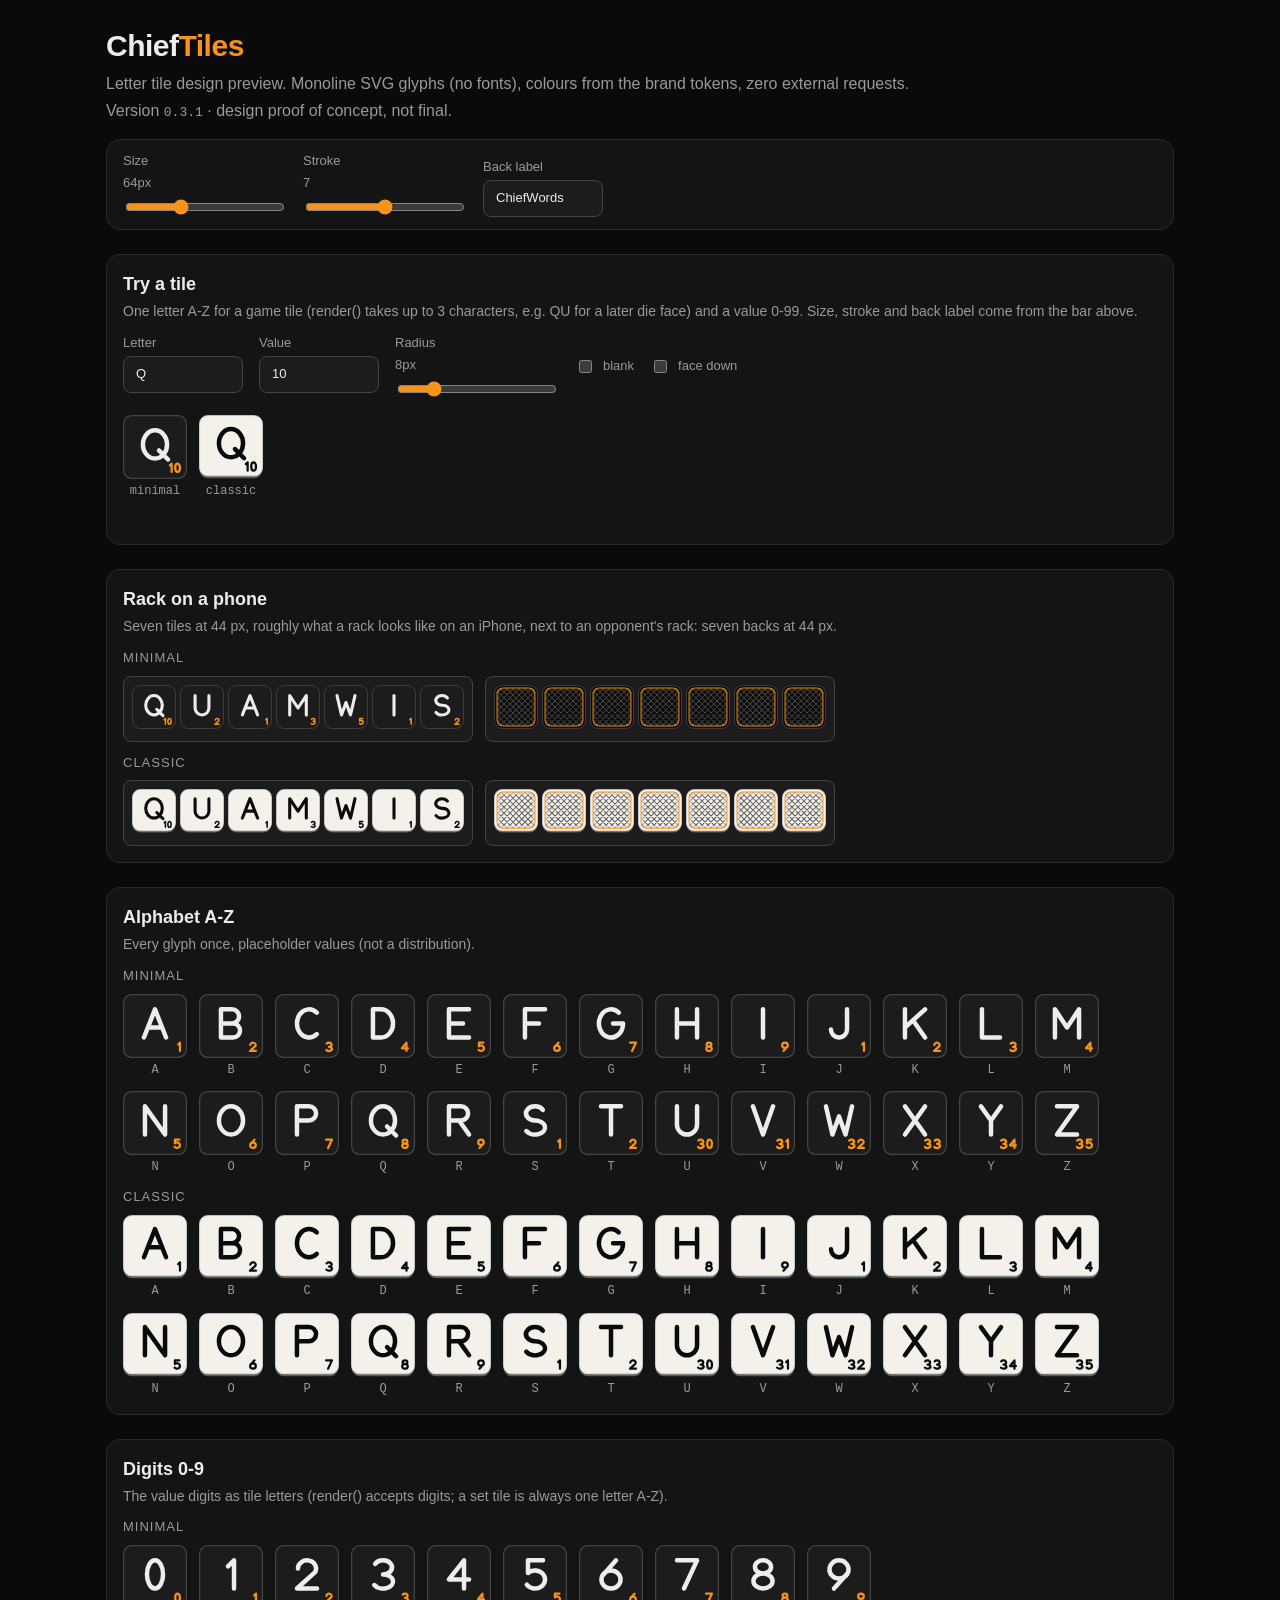
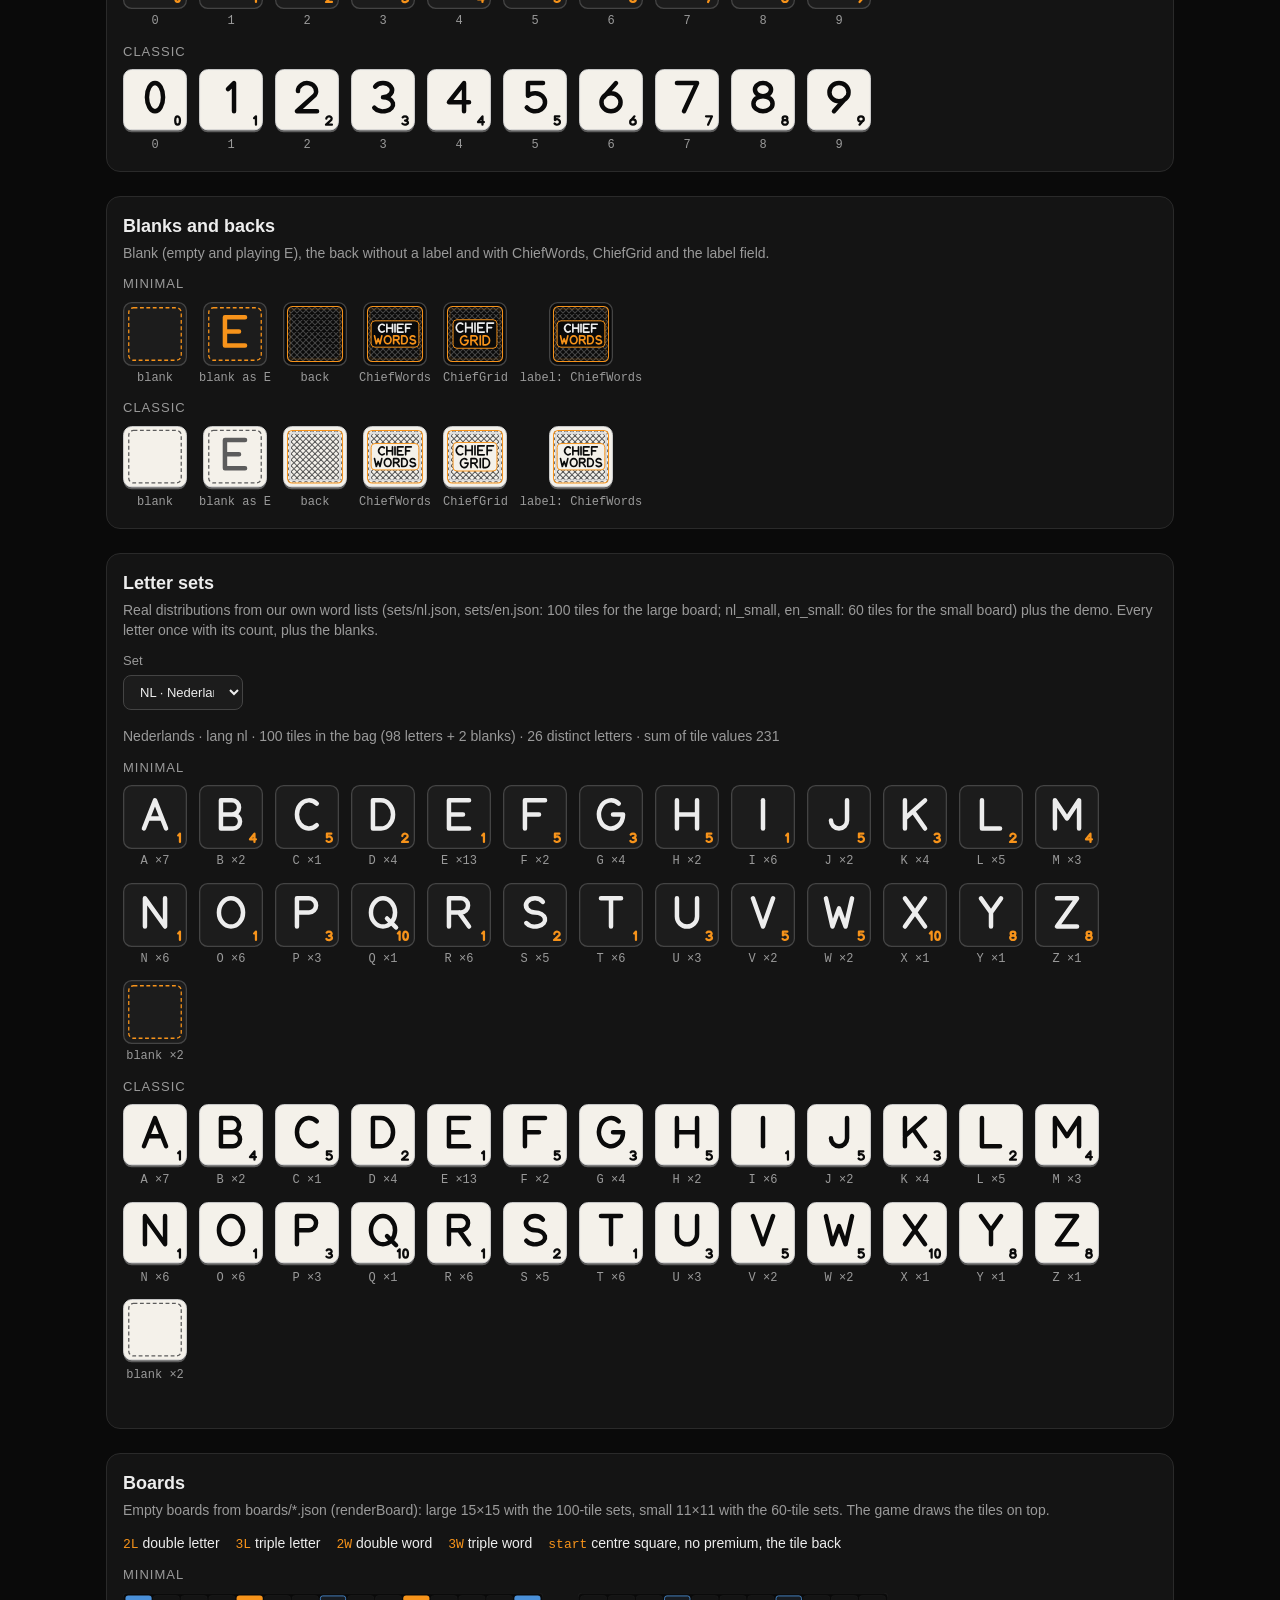
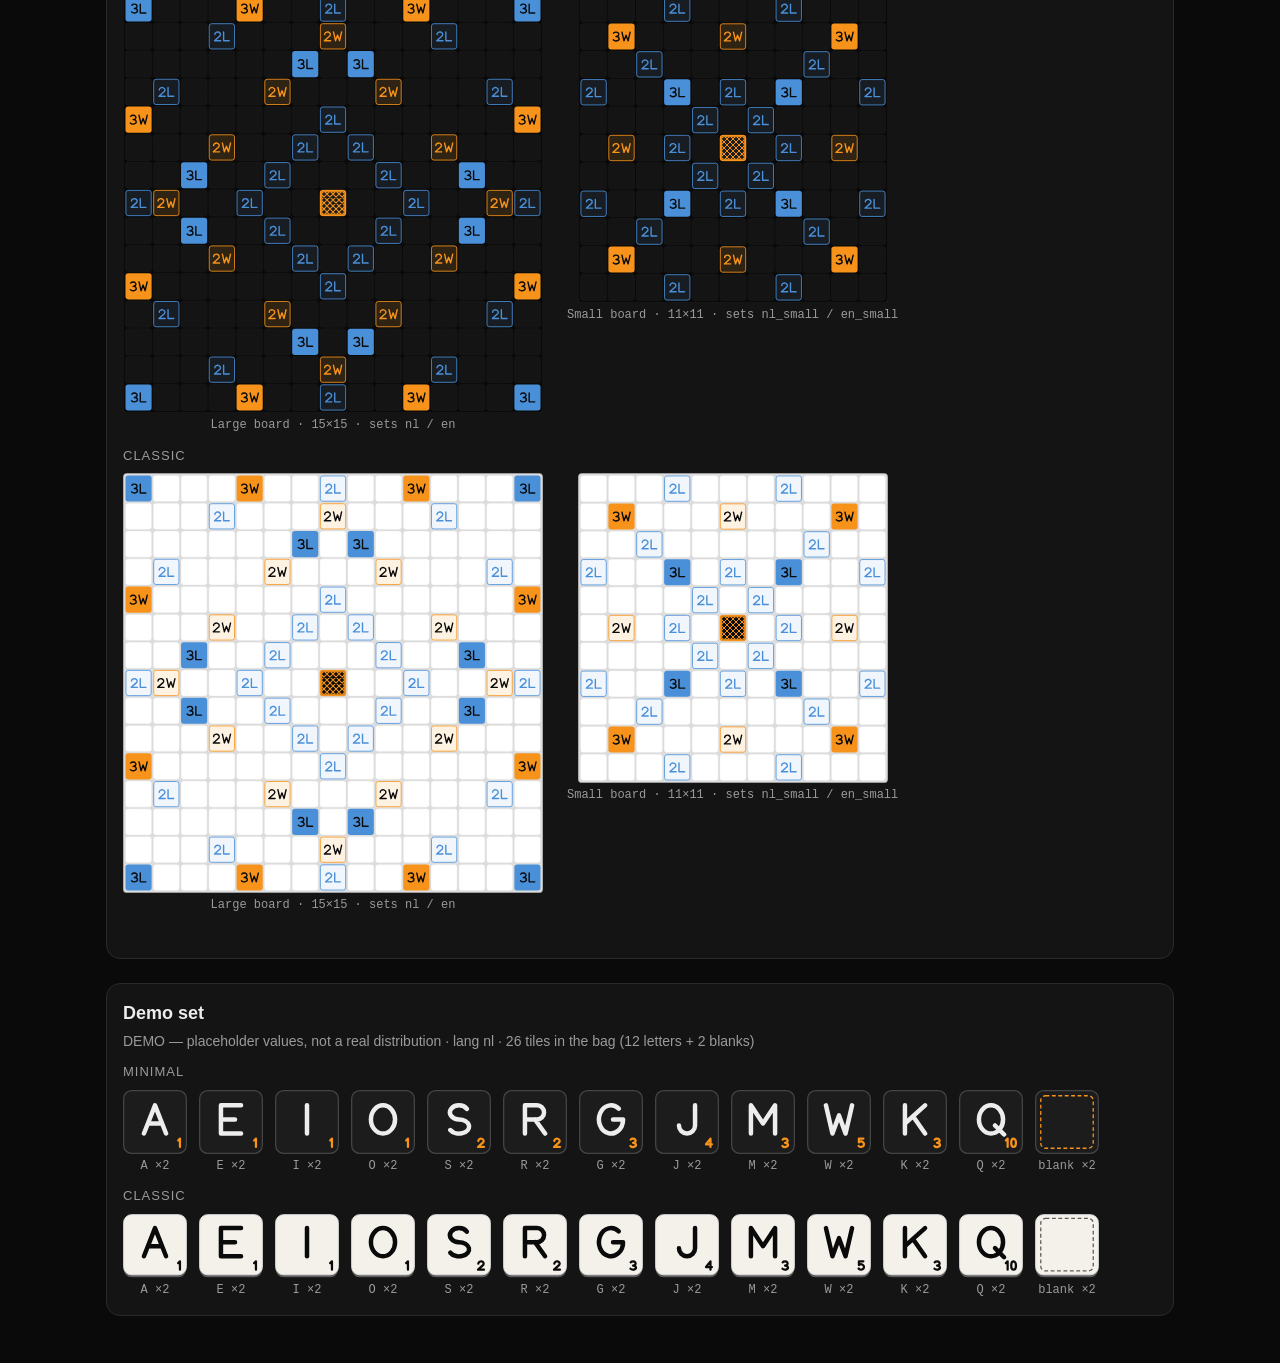
==== commit c21a4570: "ChiefTiles v0.3.1: scale-aware back motif, visible start square, small board 2L bands" ====
--- a/tiles/preview.html
+++ b/tiles/preview.html
@@ -95,9 +95,9 @@
     <p class="err" id="try-err"></p>
   </section>
 
-  <section>
+  <section id="rack">
     <h2>Rack on a phone</h2>
-    <p class="hint">Seven tiles at 44 px, roughly what a rack looks like on an iPhone.</p>
+    <p class="hint">Seven tiles at 44 px, roughly what a rack looks like on an iPhone, next to an opponent's rack: seven backs at 44 px.</p>
     <div id="rack-rows"></div>
   </section>
 
@@ -221,13 +221,17 @@
     $('stroke-out').textContent = String(o.stroke);
 
     styleBlock($('rack-rows'), function (row, fs) {
-      var rack = el('div', 'rack');
+      var rack = el('div', 'rack'), backs = el('div', 'rack');
+      backs.setAttribute('data-rack', 'backs');
       RACK.forEach(function (t) {
-        var slot = el('div', 'slot');
+        var slot = el('div', 'slot'), back = el('div', 'slot');
         CT.mount(slot, CT.render({ letter: t[0], value: t[1] }, { faceStyle: fs, size: 44, stroke: o.stroke }));
+        CT.mount(back, CT.render({ letter: t[0], value: t[1] }, { faceStyle: fs, size: 44, stroke: o.stroke, faceDown: true }));
         rack.appendChild(slot);
+        backs.appendChild(back);
       });
       row.appendChild(rack);
+      row.appendChild(backs);
     });
 
     styleBlock($('alpha-rows'), function (row, fs) {
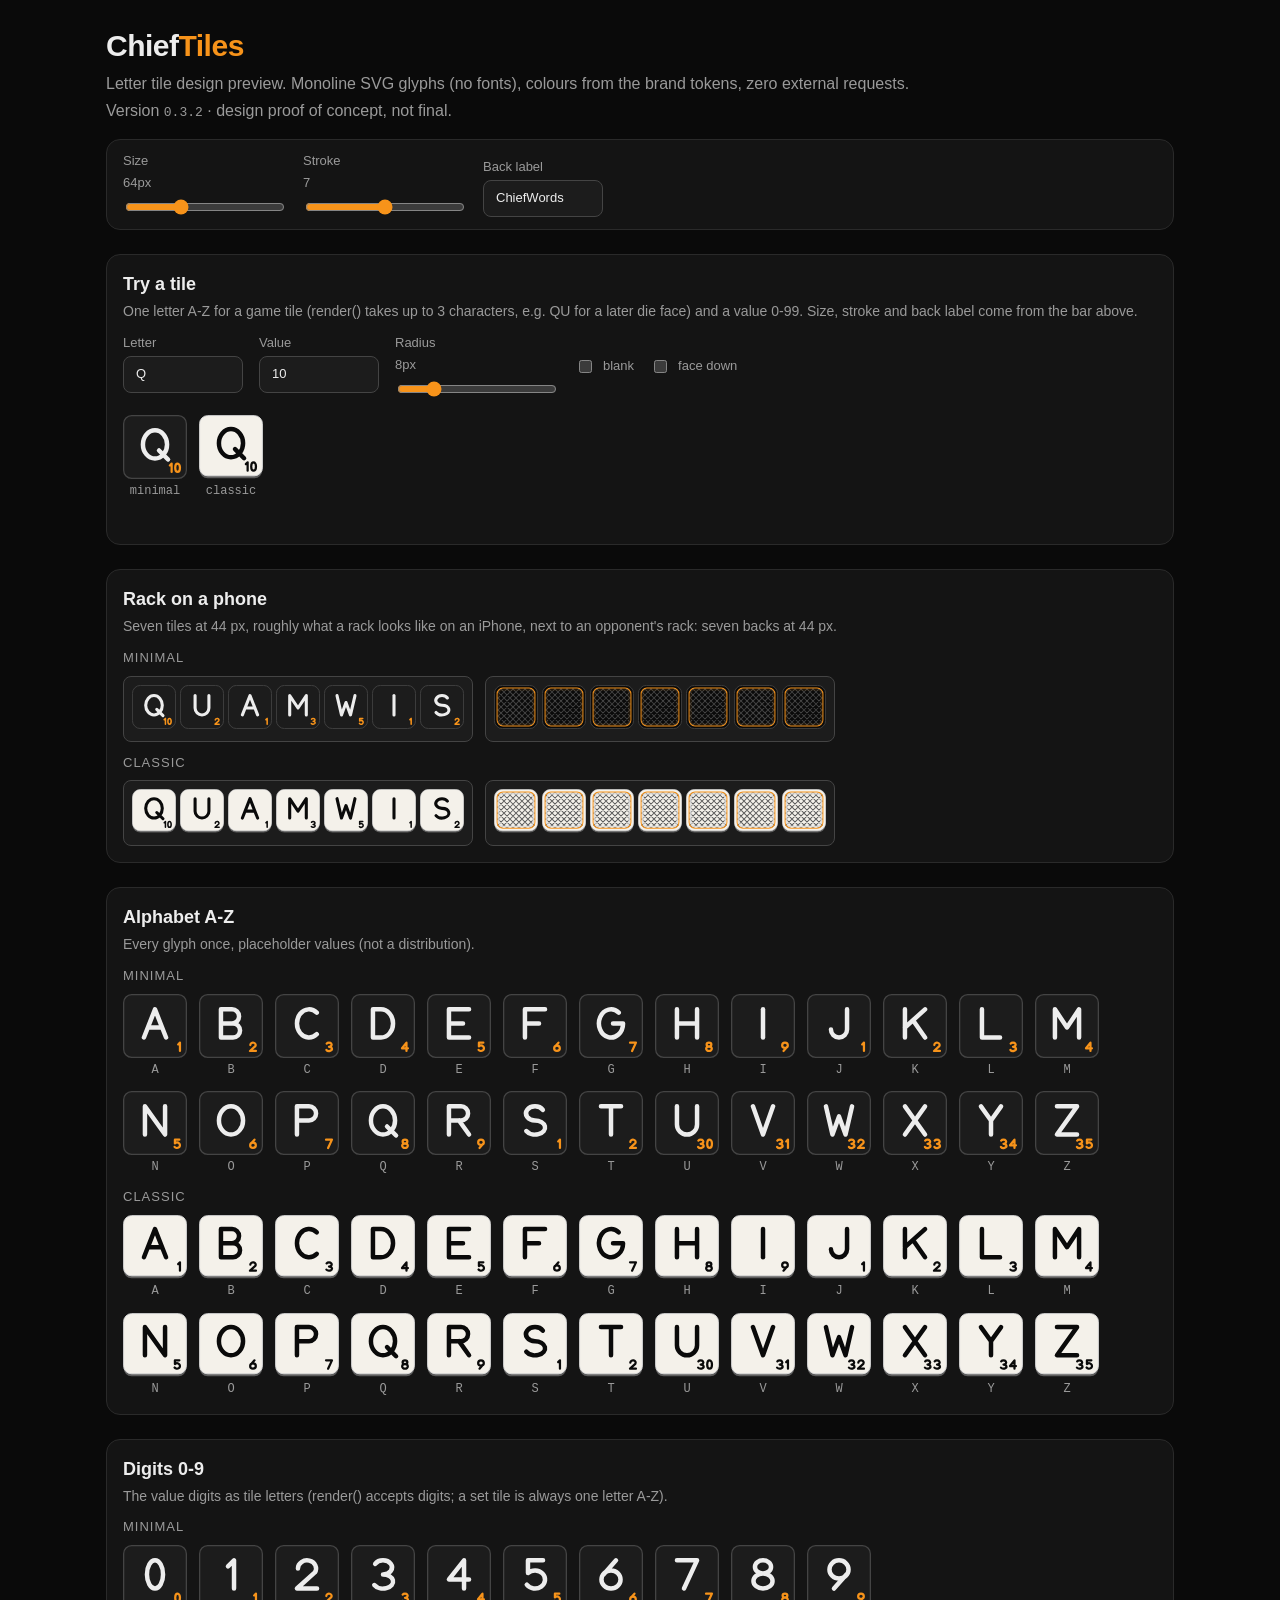
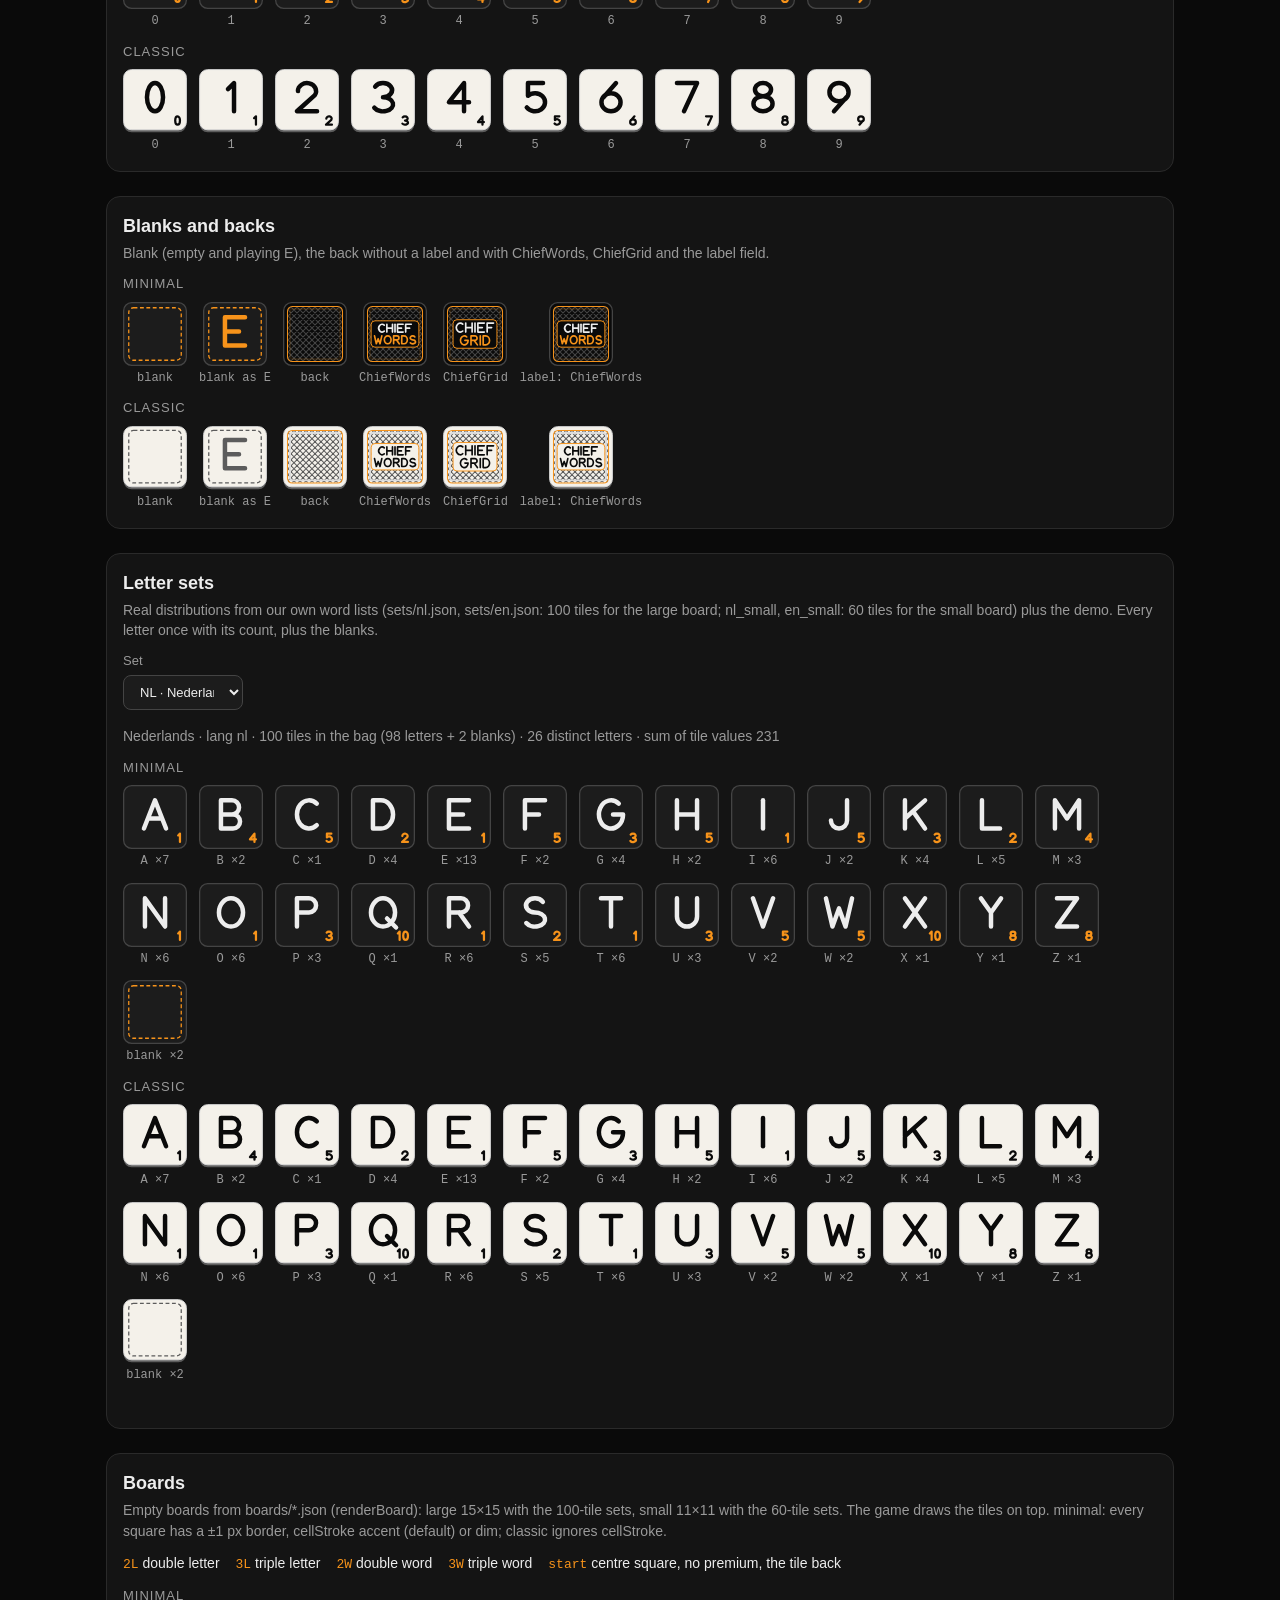
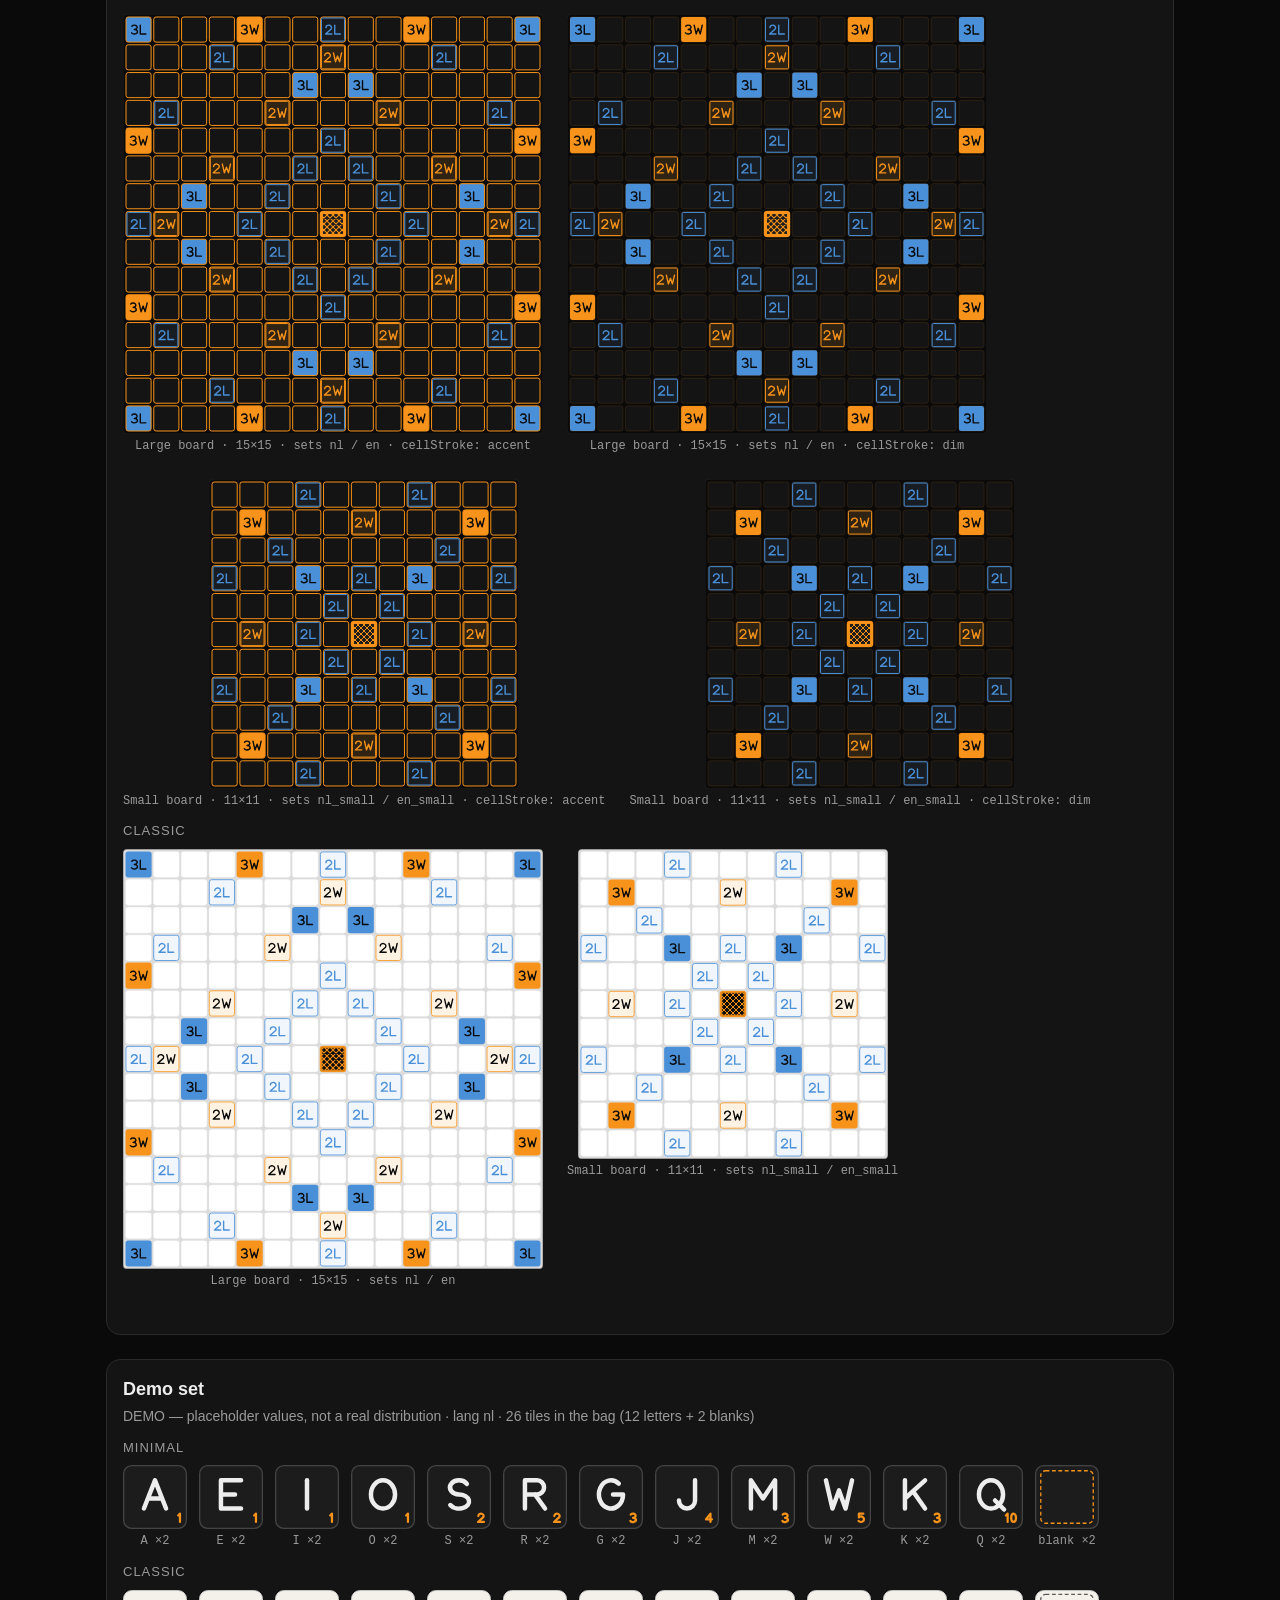
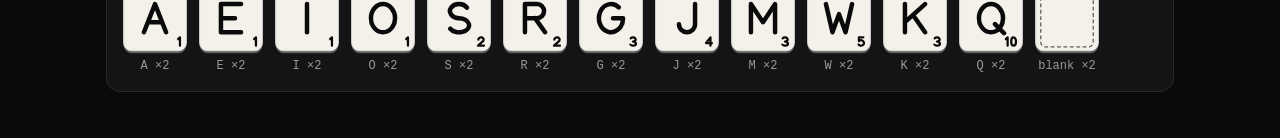
==== commit 0fc7352b: "ChiefTiles v0.3.2: orange border on every board square (minimal), vendored to ChiefLetters" ====
--- a/tiles/preview.html
+++ b/tiles/preview.html
@@ -138,7 +138,7 @@
 
   <section id="boards">
     <h2>Boards</h2>
-    <p class="hint">Empty boards from boards/*.json (renderBoard): large 15×15 with the 100-tile sets, small 11×11 with the 60-tile sets. The game draws the tiles on top.</p>
+    <p class="hint">Empty boards from boards/*.json (renderBoard): large 15×15 with the 100-tile sets, small 11×11 with the 60-tile sets. The game draws the tiles on top. minimal: every square has a ±1 px border, cellStroke accent (default) or dim; classic ignores cellStroke.</p>
     <ul class="legend" id="board-legend">
       <li><code>2L</code> double letter</li>
       <li><code>3L</code> triple letter</li>
@@ -268,21 +268,27 @@
     drawTry();
   }
 
-  /* boards: large ±420 px and small ±310 px side by side, both faceStyles; drawn once (no global opts) */
+  /* boards: large ±420 px and small ±310 px; minimal with cellStroke accent (default) and dim side by side,
+     classic once (ignores cellStroke); drawn once (no global opts) */
   function drawBoards() {
     var host = $('board-rows');
     $('board-err').textContent = '';
     try {
       styleBlock(host, function (row, fs) {
         row.className = 'boards';
-        [['large', 420], ['small', 310]].forEach(function (b) {
+        var strokes = fs === 'minimal' ? ['accent', 'dim'] : [null];
+        [['large', 420], ['small', 310]].forEach(function (b) { strokes.forEach(function (cs) {
           var v = CT.validateBoard(CT.BUILTIN_BOARDS[b[0]]);
           var f = el('figure'), slot = el('div', 'board-slot'), cap = el('figcaption');
-          CT.mount(slot, CT.renderBoard(b[0], { size: b[1], faceStyle: fs }));
-          cap.textContent = v.name + ' · ' + v.size + '×' + v.size + ' · sets ' + v.sets.nl + ' / ' + v.sets.en;
+          var bo = { size: b[1], faceStyle: fs };
+          if (cs) bo.cellStroke = cs;
+          CT.mount(slot, CT.renderBoard(b[0], bo));
+          f.setAttribute('data-cell-stroke', cs || 'n/a');
+          cap.textContent = v.name + ' · ' + v.size + '×' + v.size + ' · sets ' + v.sets.nl + ' / ' + v.sets.en +
+            (cs ? ' · cellStroke: ' + cs : '');
           f.appendChild(slot); f.appendChild(cap);
           row.appendChild(f);
-        });
+        }); });
       });
     } catch (e) {
       clear(host);
